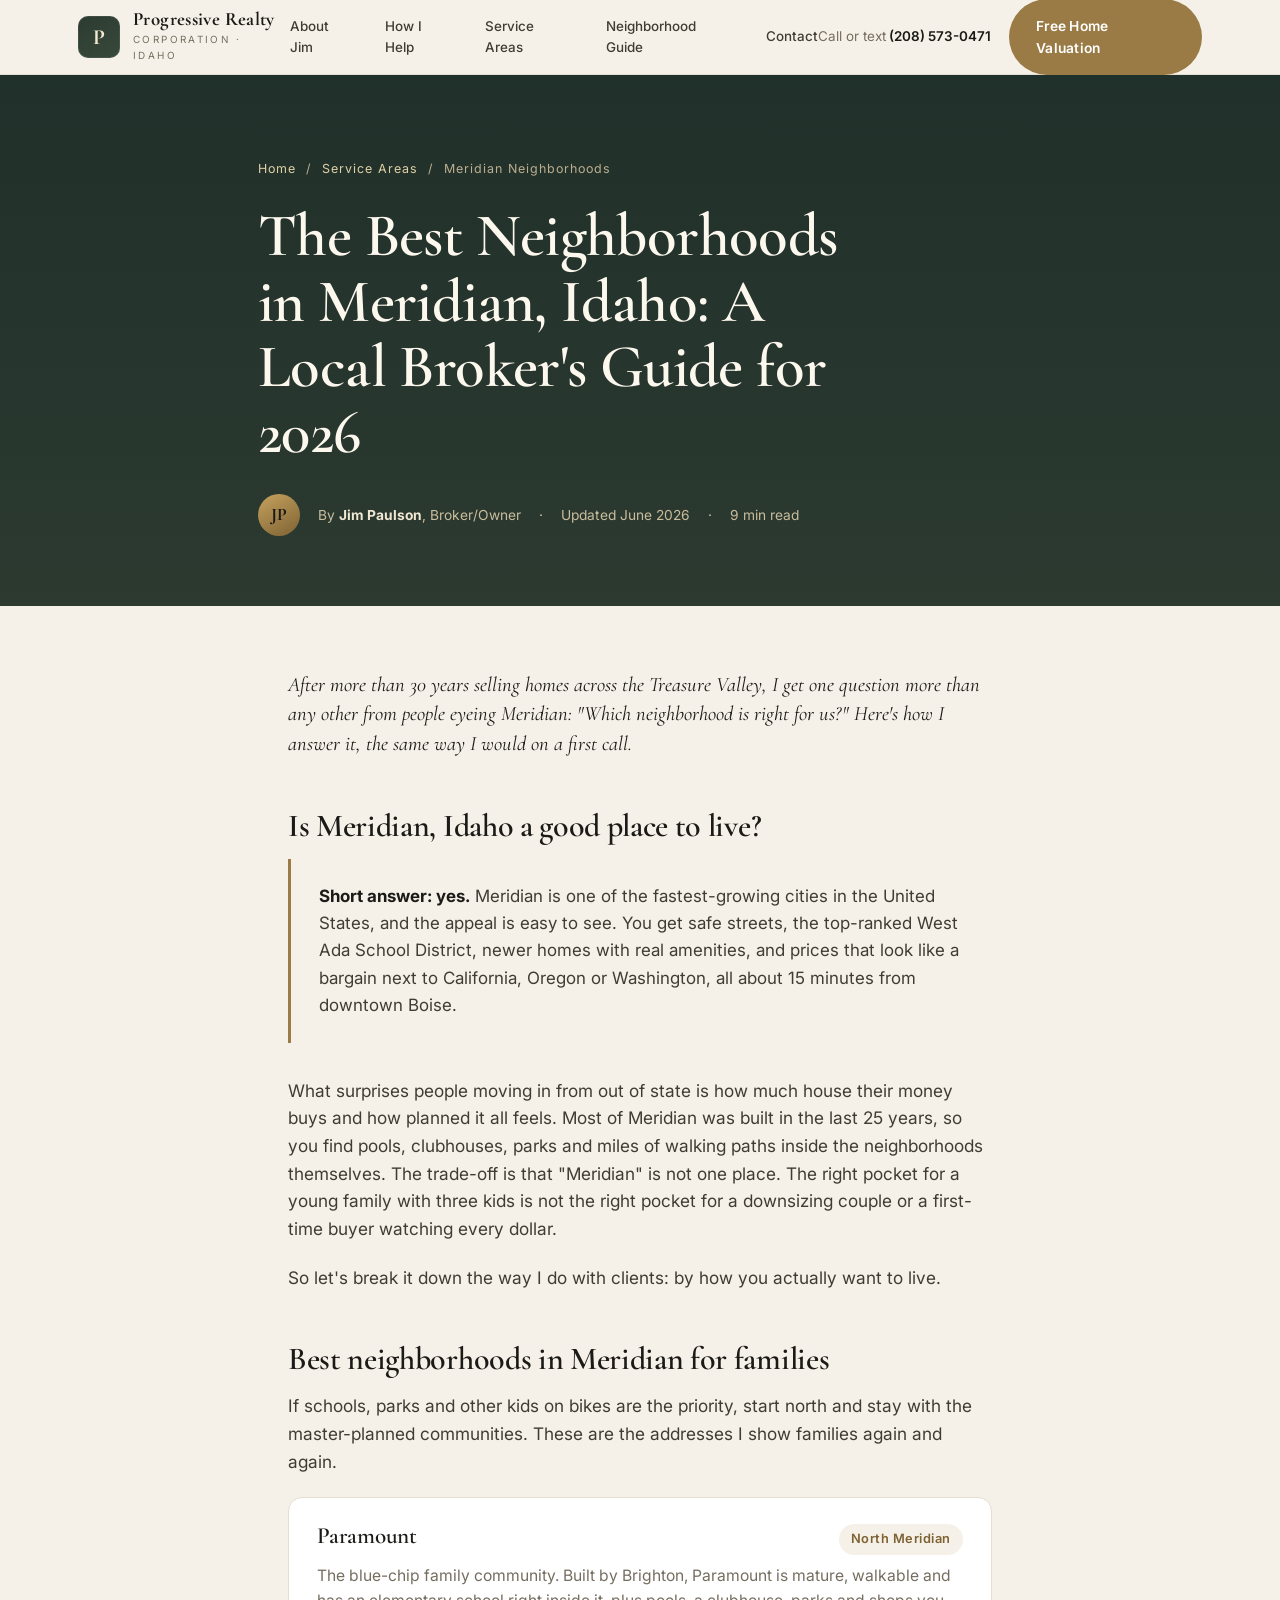
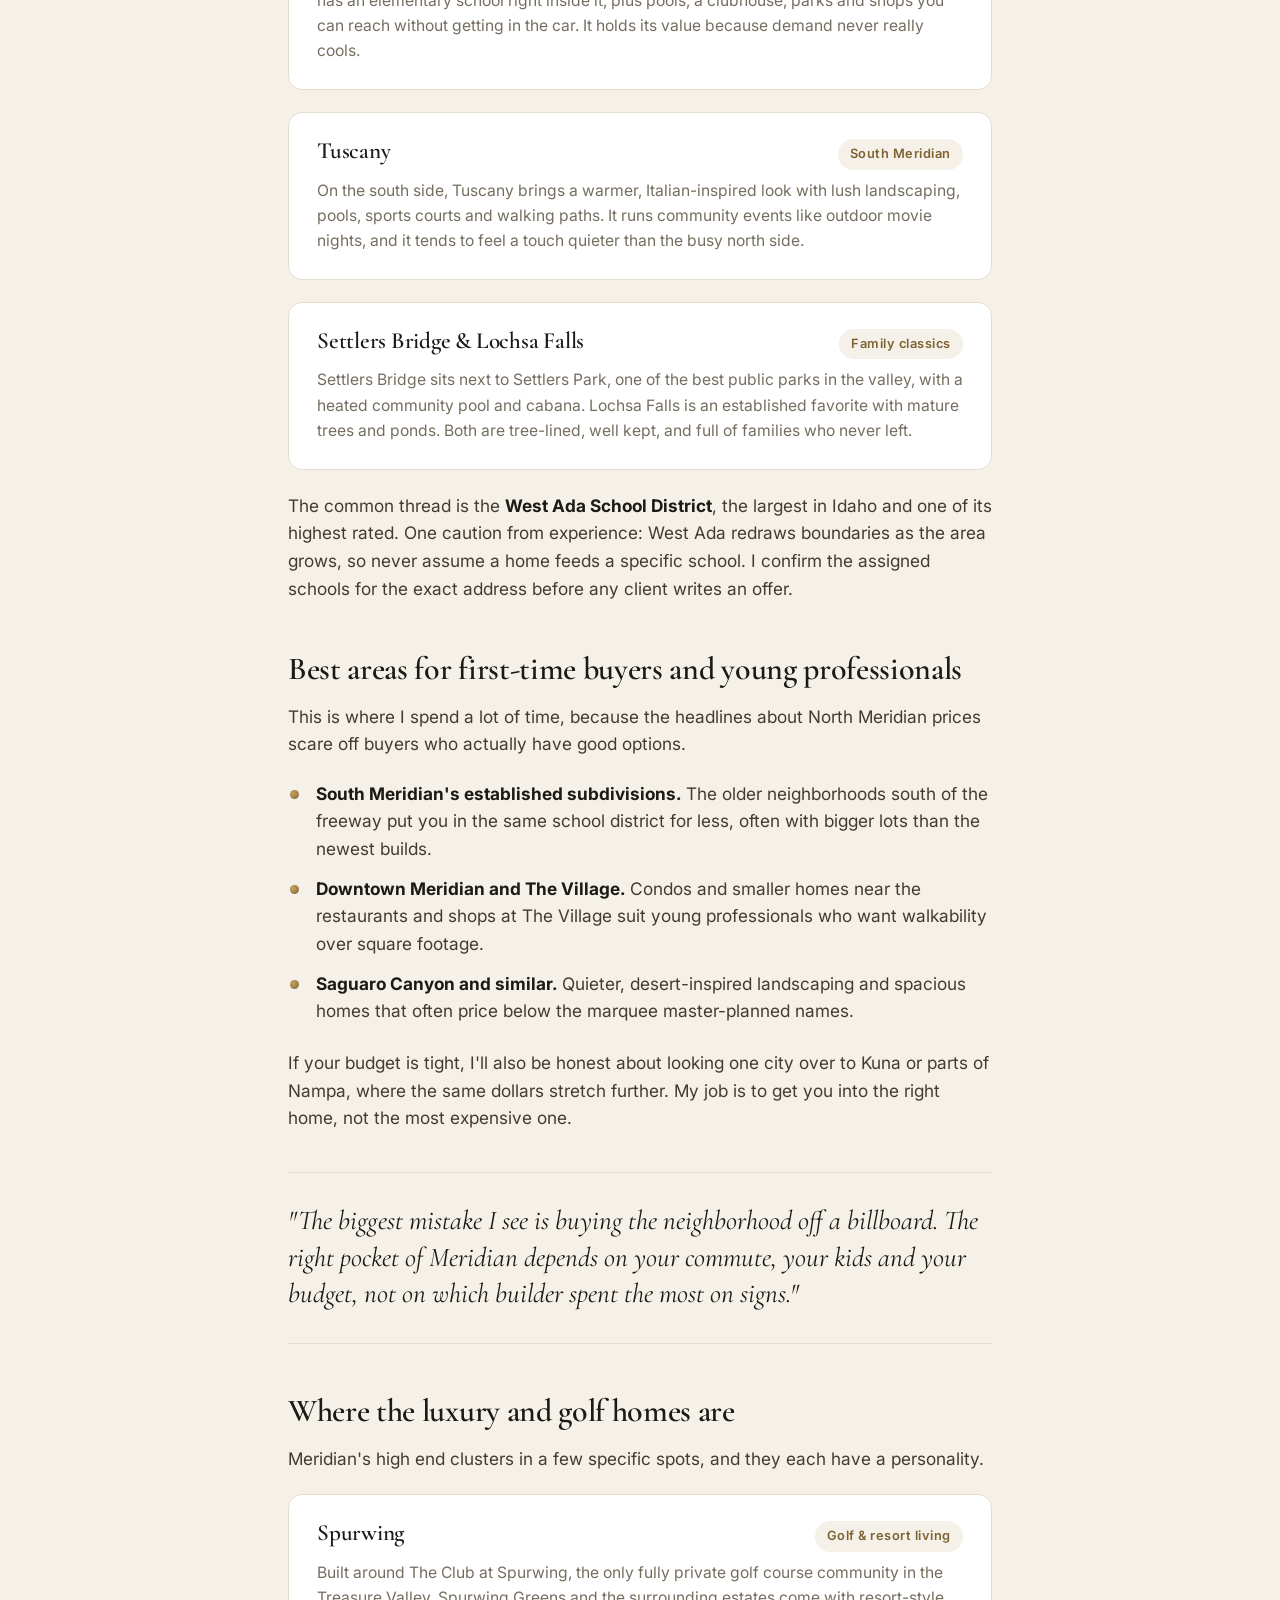
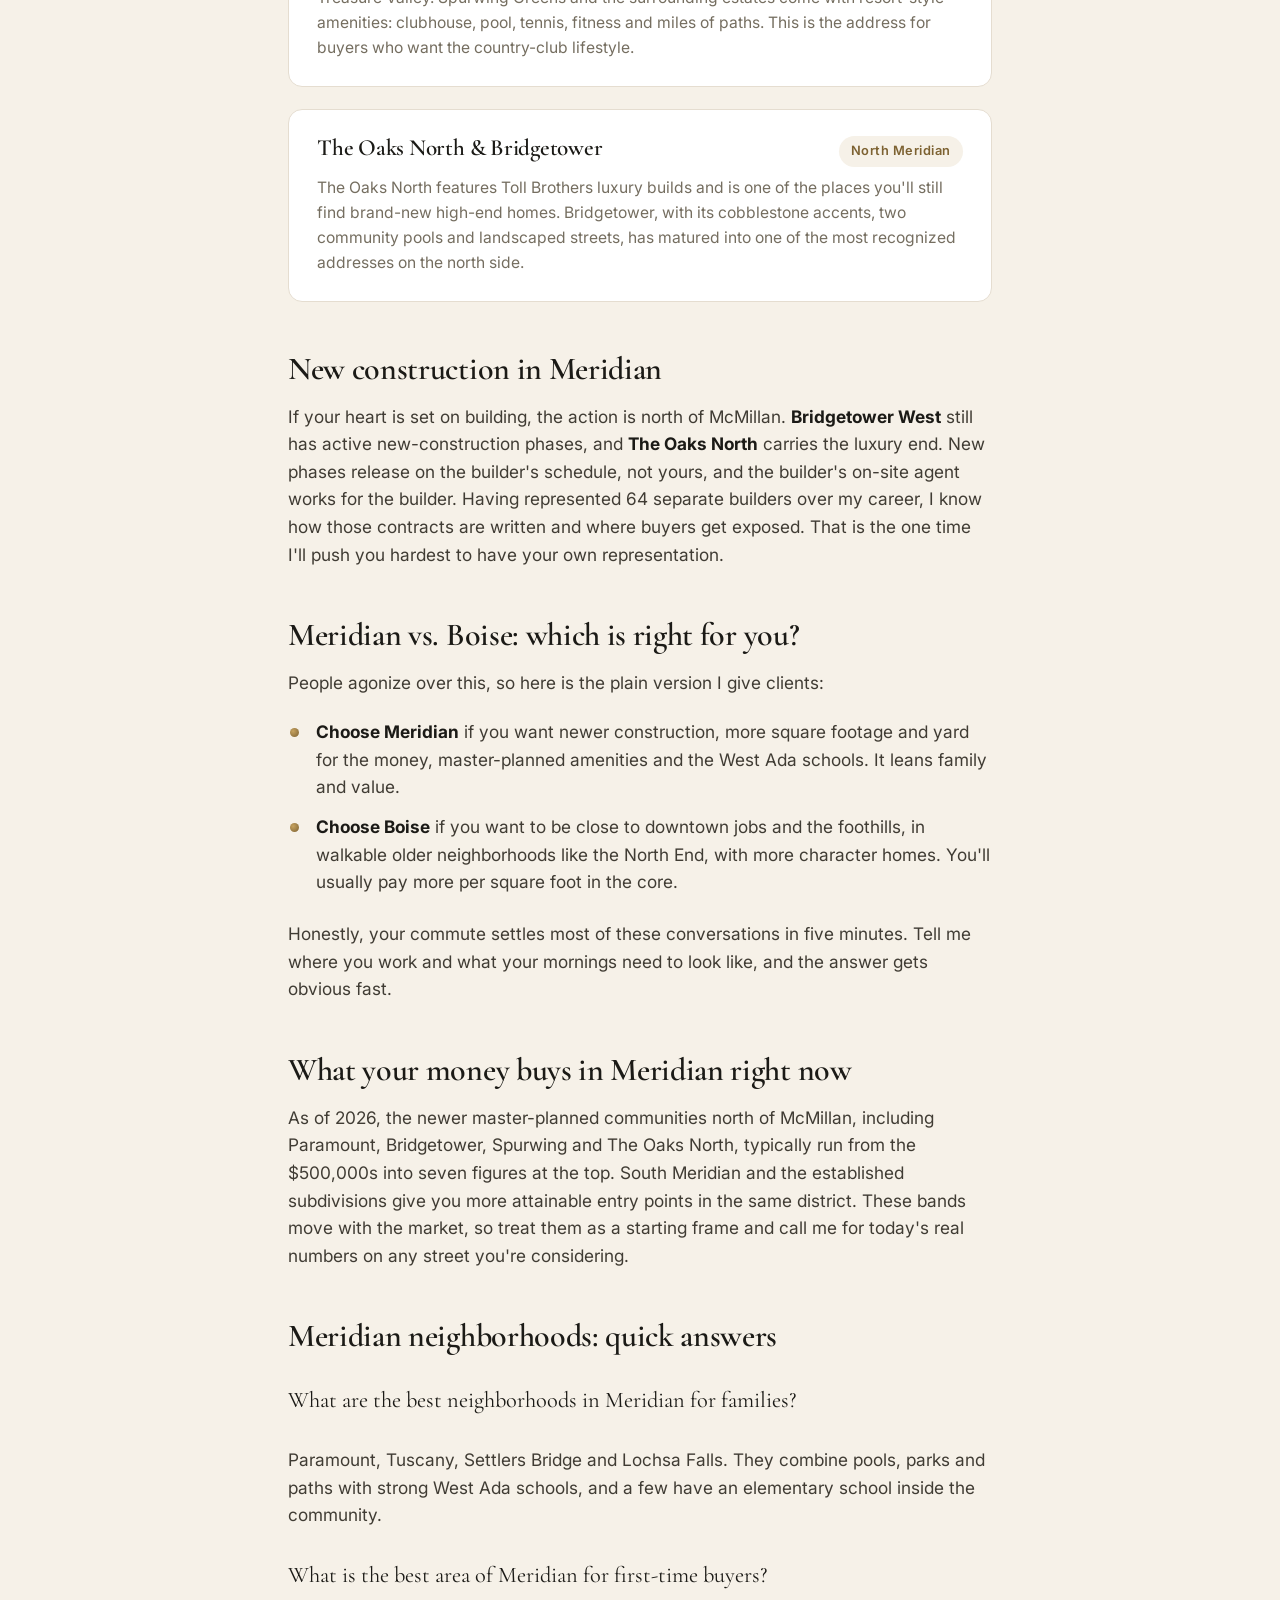
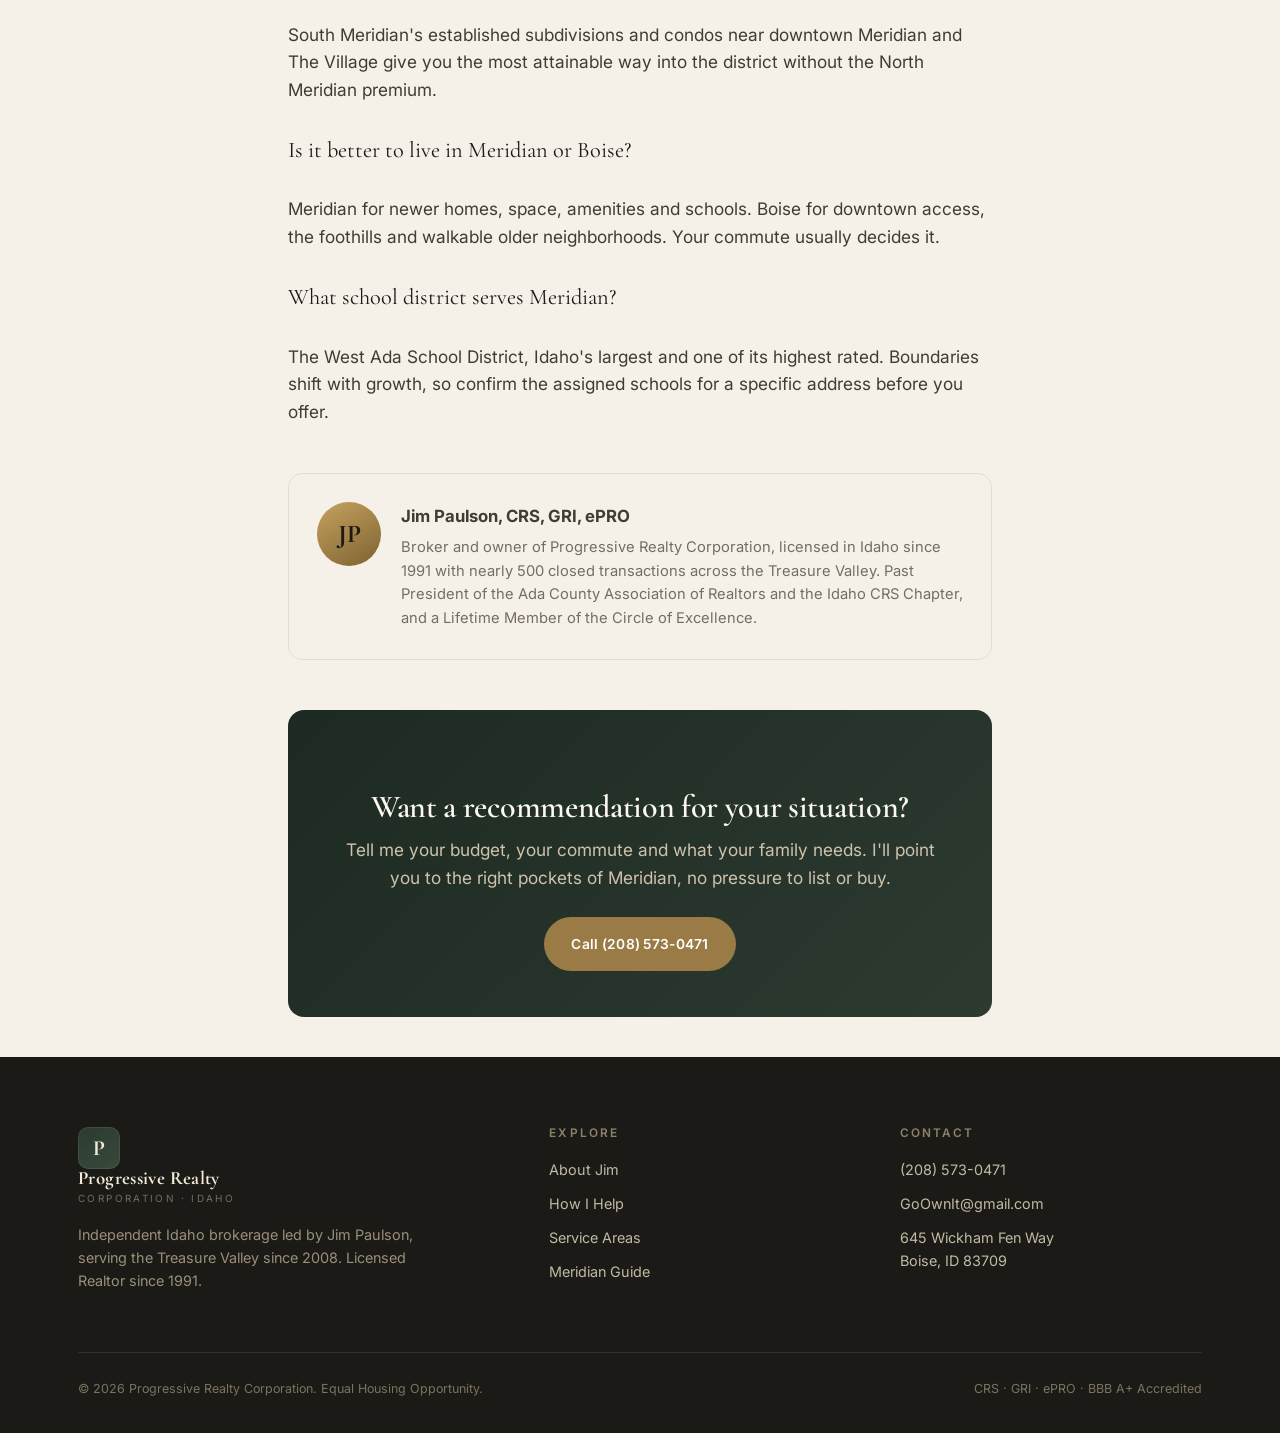
==== meridian-neighborhoods.html @ f042fc18 "Modern luxe rebuild of Progressive Realty + Meridian neighborhoods SEO guide" ====
<!DOCTYPE html>
<html lang="en">
<head>
<meta charset="UTF-8">
<meta name="viewport" content="width=device-width, initial-scale=1">
<title>Best Neighborhoods in Meridian, Idaho (2026): A Local Broker's Guide</title>
<meta name="description" content="A Meridian broker ranks the best neighborhoods in Meridian, Idaho for 2026, by family life, schools, price and new construction. Paramount, Tuscany, Bridgetower, Spurwing and more, plus Meridian vs. Boise.">
<link rel="canonical" href="https://www.progressive-realty.info/meridian-neighborhoods.html">
<meta name="robots" content="index,follow">
<meta property="og:type" content="article">
<meta property="og:title" content="Best Neighborhoods in Meridian, Idaho (2026): A Local Broker's Guide">
<meta property="og:description" content="Where to live in Meridian, Idaho, ranked by a broker with 30+ years in the Treasure Valley. Families, first-time buyers, luxury and new construction.">
<meta property="og:url" content="https://www.progressive-realty.info/meridian-neighborhoods.html">
<link rel="preconnect" href="https://fonts.googleapis.com">
<link rel="preconnect" href="https://fonts.gstatic.com" crossorigin>
<link href="https://fonts.googleapis.com/css2?family=Cormorant+Garamond:ital,wght@0,500;0,600;0,700;1,500;1,600&family=Inter:wght@400;500;600;700&display=swap" rel="stylesheet">
<link rel="stylesheet" href="styles.css">
<link rel="icon" href="data:image/svg+xml,<svg xmlns='http://www.w3.org/2000/svg' viewBox='0 0 100 100'><rect width='100' height='100' rx='20' fill='%232c3a30'/><text x='50' y='70' font-size='62' text-anchor='middle' fill='%23e9d9b4' font-family='Georgia,serif' font-weight='700'>P</text></svg>">
<script type="application/ld+json">
{
  "@context":"https://schema.org",
  "@type":"Article",
  "headline":"Best Neighborhoods in Meridian, Idaho (2026): A Local Broker's Guide",
  "description":"A Meridian broker ranks the best neighborhoods in Meridian, Idaho for 2026 by family life, schools, price and new construction.",
  "author":{"@type":"Person","name":"Jim Paulson","jobTitle":"Broker/Owner, Progressive Realty Corporation","url":"https://www.progressive-realty.info/"},
  "publisher":{"@type":"Organization","name":"Progressive Realty Corporation"},
  "datePublished":"2026-06-25",
  "dateModified":"2026-06-25",
  "mainEntityOfPage":"https://www.progressive-realty.info/meridian-neighborhoods.html",
  "about":["Meridian Idaho real estate","Meridian neighborhoods","Treasure Valley homes"]
}
</script>
<script type="application/ld+json">
{
  "@context":"https://schema.org",
  "@type":"FAQPage",
  "mainEntity":[
    {"@type":"Question","name":"Is Meridian, Idaho a good place to live?","acceptedAnswer":{"@type":"Answer","text":"Yes. Meridian is one of the fastest-growing cities in the country for good reasons: safe neighborhoods, the top-ranked West Ada School District, newer homes with master-planned amenities, and homes that cost far less than comparable West Coast markets, all about 15 minutes from downtown Boise."}},
    {"@type":"Question","name":"What are the best neighborhoods in Meridian for families?","acceptedAnswer":{"@type":"Answer","text":"Paramount, Tuscany, Settlers Bridge and Lochsa Falls are perennial family favorites. They pair pools, parks and walking paths with strong West Ada schools, and several have an elementary school inside the community."}},
    {"@type":"Question","name":"Is it better to live in Meridian or Boise?","acceptedAnswer":{"@type":"Answer","text":"Meridian tends to win for newer construction, more square footage per dollar, master-planned amenities and top schools, which suits families. Boise wins for proximity to downtown jobs, the foothills, walkable older neighborhoods like the North End, and character homes. Your commute and lifestyle decide it."}},
    {"@type":"Question","name":"What is the best area of Meridian for first-time buyers?","acceptedAnswer":{"@type":"Answer","text":"South Meridian's established subdivisions and condos near downtown Meridian and The Village offer the most attainable entry points. They put you in the West Ada district without the premium of the newer North Meridian master-planned communities."}},
    {"@type":"Question","name":"Are there new construction homes in Meridian?","acceptedAnswer":{"@type":"Answer","text":"Yes. North Meridian above McMillan is the heart of new construction, including phases in Bridgetower West and luxury builds in The Oaks North. New phases release often, and timing the release is where a buyer's broker earns their keep."}},
    {"@type":"Question","name":"What school district serves Meridian, Idaho?","acceptedAnswer":{"@type":"Answer","text":"Meridian is served by the West Ada School District, the largest district in Idaho and consistently among its highest rated. Boundaries shift as the area grows, so confirm the assigned schools for any specific address before you write an offer."}}
  ]
}
</script>
</head>
<body>

<header class="nav">
  <div class="wrap nav-inner">
    <a class="brand" href="/">
      <div class="brand-mark">P</div>
      <div><div class="brand-name">Progressive Realty</div><div class="brand-sub">Corporation &middot; Idaho</div></div>
    </a>
    <nav class="nav-links">
      <a href="index.html#about">About Jim</a>
      <a href="index.html#services">How I Help</a>
      <a href="index.html#areas">Service Areas</a>
      <a href="meridian-neighborhoods.html">Neighborhood Guide</a>
      <a href="index.html#contact">Contact</a>
    </nav>
    <div class="nav-cta">
      <span class="nav-phone"><span>Call or text</span> (208) 573-0471</span>
      <a class="btn btn-gold" href="index.html#contact">Free Home Valuation</a>
    </div>
  </div>
</header>

<section class="article-hero">
  <div class="wrap">
    <div class="crumb"><a href="/">Home</a> &nbsp;/&nbsp; <a href="index.html#areas">Service Areas</a> &nbsp;/&nbsp; Meridian Neighborhoods</div>
    <h1>The Best Neighborhoods in Meridian, Idaho: A Local Broker's Guide for 2026</h1>
    <div class="article-meta">
      <span class="avatar">JP</span>
      <span>By <b>Jim Paulson</b>, Broker/Owner</span>
      <span>&middot;</span>
      <span>Updated June 2026</span>
      <span>&middot;</span>
      <span>9 min read</span>
    </div>
  </div>
</section>

<div class="article-wrap">
  <article class="article-body">
    <p class="dek">After more than 30 years selling homes across the Treasure Valley, I get one question more than any other from people eyeing Meridian: "Which neighborhood is right for us?" Here's how I answer it, the same way I would on a first call.</p>

    <h2>Is Meridian, Idaho a good place to live?</h2>
    <div class="answer-box"><b>Short answer: yes.</b> Meridian is one of the fastest-growing cities in the United States, and the appeal is easy to see. You get safe streets, the top-ranked West Ada School District, newer homes with real amenities, and prices that look like a bargain next to California, Oregon or Washington, all about 15 minutes from downtown Boise.</div>
    <p>What surprises people moving in from out of state is how much house their money buys and how planned it all feels. Most of Meridian was built in the last 25 years, so you find pools, clubhouses, parks and miles of walking paths inside the neighborhoods themselves. The trade-off is that "Meridian" is not one place. The right pocket for a young family with three kids is not the right pocket for a downsizing couple or a first-time buyer watching every dollar.</p>
    <p>So let's break it down the way I do with clients: by how you actually want to live.</p>

    <h2>Best neighborhoods in Meridian for families</h2>
    <p>If schools, parks and other kids on bikes are the priority, start north and stay with the master-planned communities. These are the addresses I show families again and again.</p>

    <div class="hood">
      <div class="hh"><h3>Paramount</h3><span class="price">North Meridian</span></div>
      <p>The blue-chip family community. Built by Brighton, Paramount is mature, walkable and has an elementary school right inside it, plus pools, a clubhouse, parks and shops you can reach without getting in the car. It holds its value because demand never really cools.</p>
    </div>

    <div class="hood">
      <div class="hh"><h3>Tuscany</h3><span class="price">South Meridian</span></div>
      <p>On the south side, Tuscany brings a warmer, Italian-inspired look with lush landscaping, pools, sports courts and walking paths. It runs community events like outdoor movie nights, and it tends to feel a touch quieter than the busy north side.</p>
    </div>

    <div class="hood">
      <div class="hh"><h3>Settlers Bridge &amp; Lochsa Falls</h3><span class="price">Family classics</span></div>
      <p>Settlers Bridge sits next to Settlers Park, one of the best public parks in the valley, with a heated community pool and cabana. Lochsa Falls is an established favorite with mature trees and ponds. Both are tree-lined, well kept, and full of families who never left.</p>
    </div>

    <p>The common thread is the <strong>West Ada School District</strong>, the largest in Idaho and one of its highest rated. One caution from experience: West Ada redraws boundaries as the area grows, so never assume a home feeds a specific school. I confirm the assigned schools for the exact address before any client writes an offer.</p>

    <h2>Best areas for first-time buyers and young professionals</h2>
    <p>This is where I spend a lot of time, because the headlines about North Meridian prices scare off buyers who actually have good options.</p>
    <ul>
      <li><strong>South Meridian's established subdivisions.</strong> The older neighborhoods south of the freeway put you in the same school district for less, often with bigger lots than the newest builds.</li>
      <li><strong>Downtown Meridian and The Village.</strong> Condos and smaller homes near the restaurants and shops at The Village suit young professionals who want walkability over square footage.</li>
      <li><strong>Saguaro Canyon and similar.</strong> Quieter, desert-inspired landscaping and spacious homes that often price below the marquee master-planned names.</li>
    </ul>
    <p>If your budget is tight, I'll also be honest about looking one city over to Kuna or parts of Nampa, where the same dollars stretch further. My job is to get you into the right home, not the most expensive one.</p>

    <div class="pullquote">"The biggest mistake I see is buying the neighborhood off a billboard. The right pocket of Meridian depends on your commute, your kids and your budget, not on which builder spent the most on signs."</div>

    <h2>Where the luxury and golf homes are</h2>
    <p>Meridian's high end clusters in a few specific spots, and they each have a personality.</p>
    <div class="hood">
      <div class="hh"><h3>Spurwing</h3><span class="price">Golf &amp; resort living</span></div>
      <p>Built around The Club at Spurwing, the only fully private golf course community in the Treasure Valley. Spurwing Greens and the surrounding estates come with resort-style amenities: clubhouse, pool, tennis, fitness and miles of paths. This is the address for buyers who want the country-club lifestyle.</p>
    </div>
    <div class="hood">
      <div class="hh"><h3>The Oaks North &amp; Bridgetower</h3><span class="price">North Meridian</span></div>
      <p>The Oaks North features Toll Brothers luxury builds and is one of the places you'll still find brand-new high-end homes. Bridgetower, with its cobblestone accents, two community pools and landscaped streets, has matured into one of the most recognized addresses on the north side.</p>
    </div>

    <h2>New construction in Meridian</h2>
    <p>If your heart is set on building, the action is north of McMillan. <strong>Bridgetower West</strong> still has active new-construction phases, and <strong>The Oaks North</strong> carries the luxury end. New phases release on the builder's schedule, not yours, and the builder's on-site agent works for the builder. Having represented 64 separate builders over my career, I know how those contracts are written and where buyers get exposed. That is the one time I'll push you hardest to have your own representation.</p>

    <h2>Meridian vs. Boise: which is right for you?</h2>
    <p>People agonize over this, so here is the plain version I give clients:</p>
    <ul>
      <li><strong>Choose Meridian</strong> if you want newer construction, more square footage and yard for the money, master-planned amenities and the West Ada schools. It leans family and value.</li>
      <li><strong>Choose Boise</strong> if you want to be close to downtown jobs and the foothills, in walkable older neighborhoods like the North End, with more character homes. You'll usually pay more per square foot in the core.</li>
    </ul>
    <p>Honestly, your commute settles most of these conversations in five minutes. Tell me where you work and what your mornings need to look like, and the answer gets obvious fast.</p>

    <h2>What your money buys in Meridian right now</h2>
    <p>As of 2026, the newer master-planned communities north of McMillan, including Paramount, Bridgetower, Spurwing and The Oaks North, typically run from the $500,000s into seven figures at the top. South Meridian and the established subdivisions give you more attainable entry points in the same district. These bands move with the market, so treat them as a starting frame and call me for today's real numbers on any street you're considering.</p>

    <h2 id="faq">Meridian neighborhoods: quick answers</h2>
    <p class="faq-q">What are the best neighborhoods in Meridian for families?</p>
    <p>Paramount, Tuscany, Settlers Bridge and Lochsa Falls. They combine pools, parks and paths with strong West Ada schools, and a few have an elementary school inside the community.</p>
    <p class="faq-q">What is the best area of Meridian for first-time buyers?</p>
    <p>South Meridian's established subdivisions and condos near downtown Meridian and The Village give you the most attainable way into the district without the North Meridian premium.</p>
    <p class="faq-q">Is it better to live in Meridian or Boise?</p>
    <p>Meridian for newer homes, space, amenities and schools. Boise for downtown access, the foothills and walkable older neighborhoods. Your commute usually decides it.</p>
    <p class="faq-q">What school district serves Meridian?</p>
    <p>The West Ada School District, Idaho's largest and one of its highest rated. Boundaries shift with growth, so confirm the assigned schools for a specific address before you offer.</p>

    <div class="author-box">
      <div class="avatar">JP</div>
      <div>
        <b>Jim Paulson, CRS, GRI, ePRO</b>
        <p>Broker and owner of Progressive Realty Corporation, licensed in Idaho since 1991 with nearly 500 closed transactions across the Treasure Valley. Past President of the Ada County Association of Realtors and the Idaho CRS Chapter, and a Lifetime Member of the Circle of Excellence.</p>
      </div>
    </div>

    <div class="article-cta">
      <h3>Want a recommendation for your situation?</h3>
      <p>Tell me your budget, your commute and what your family needs. I'll point you to the right pockets of Meridian, no pressure to list or buy.</p>
      <a class="btn btn-gold" href="tel:+12085730471">Call (208) 573-0471</a>
    </div>
  </article>
</div>

<footer class="footer">
  <div class="wrap">
    <div class="footer-grid">
      <div class="footer-about">
        <a class="brand" href="/" style="margin-bottom:6px">
          <div class="brand-mark">P</div>
          <div><div class="brand-name">Progressive Realty</div><div class="brand-sub">Corporation &middot; Idaho</div></div>
        </a>
        <p>Independent Idaho brokerage led by Jim Paulson, serving the Treasure Valley since 2008. Licensed Realtor since 1991.</p>
      </div>
      <div>
        <h4>Explore</h4>
        <a href="index.html#about">About Jim</a>
        <a href="index.html#services">How I Help</a>
        <a href="index.html#areas">Service Areas</a>
        <a href="meridian-neighborhoods.html">Meridian Guide</a>
      </div>
      <div>
        <h4>Contact</h4>
        <a href="tel:+12085730471">(208) 573-0471</a>
        <a href="mailto:GoOwnIt@gmail.com">GoOwnIt@gmail.com</a>
        <a href="#">645 Wickham Fen Way<br>Boise, ID 83709</a>
      </div>
    </div>
    <div class="footer-bottom">
      <span>&copy; 2026 Progressive Realty Corporation. Equal Housing Opportunity.</span>
      <span>CRS &middot; GRI &middot; ePRO &middot; BBB A+ Accredited</span>
    </div>
  </div>
</footer>
</body>
</html>
---- styles.css ----
/* Progressive Realty Corporation — modern luxe editorial. Sample rebuild for Jim Paulson. */
:root{
  --ink:#1b1a16;--ink-soft:#403c34;--muted:#756e60;--line:#e5ddd0;--paper:#ffffff;
  --cream:#f6f1e8;--cream-2:#efe7d8;--bronze:#9a7b46;--bronze-deep:#7d6232;
  --forest:#2c3a30;--forest-2:#384a3c;
  --shadow:0 18px 50px -24px rgba(27,26,22,.45);--shadow-sm:0 8px 24px -16px rgba(27,26,22,.5);
  --maxw:1180px;--radius:14px;
}
*{box-sizing:border-box}
html{scroll-behavior:smooth}
body{margin:0;font-family:"Inter",-apple-system,BlinkMacSystemFont,"Segoe UI",sans-serif;color:var(--ink);background:var(--cream);line-height:1.6;-webkit-font-smoothing:antialiased;text-rendering:optimizeLegibility}
h1,h2,h3,h4{font-family:"Cormorant Garamond",Georgia,serif;font-weight:600;line-height:1.08;color:var(--ink);letter-spacing:-.01em;margin:0}
p{margin:0 0 1.1em}
a{color:inherit;text-decoration:none}
img{max-width:100%;display:block}
.wrap{max-width:var(--maxw);margin:0 auto;padding:0 28px}
.eyebrow{font-family:"Inter",sans-serif;font-size:.72rem;font-weight:600;letter-spacing:.22em;text-transform:uppercase;color:var(--bronze-deep);margin:0 0 18px;display:flex;align-items:center;gap:12px}
.eyebrow::before{content:"";width:34px;height:1px;background:var(--bronze)}
.eyebrow.center{justify-content:center}
.serif{font-family:"Cormorant Garamond",Georgia,serif}
.btn{display:inline-flex;align-items:center;gap:10px;font-size:.86rem;font-weight:600;letter-spacing:.02em;padding:15px 26px;border-radius:999px;border:1px solid transparent;cursor:pointer;transition:transform .18s ease,box-shadow .2s ease,background .2s ease,color .2s ease}
.btn-primary{background:var(--ink);color:#fff}
.btn-primary:hover{transform:translateY(-2px);box-shadow:var(--shadow-sm);background:#000}
.btn-gold{background:var(--bronze);color:#fff}
.btn-gold:hover{transform:translateY(-2px);box-shadow:0 14px 30px -16px rgba(154,123,70,.8);background:var(--bronze-deep)}
.btn-ghost{background:transparent;border-color:var(--line);color:var(--ink)}
.btn-ghost:hover{border-color:var(--ink);transform:translateY(-2px)}
.btn-light{background:rgba(255,255,255,.12);color:#fff;border-color:rgba(255,255,255,.3);backdrop-filter:blur(6px)}
.btn-light:hover{background:rgba(255,255,255,.2);transform:translateY(-2px)}
.nav{position:sticky;top:0;z-index:50;background:rgba(246,241,232,.86);backdrop-filter:blur(12px);border-bottom:1px solid var(--line)}
.nav-inner{display:flex;align-items:center;justify-content:space-between;height:74px}
.brand{display:flex;align-items:center;gap:13px}
.brand-mark{width:42px;height:42px;border-radius:10px;flex:none;background:linear-gradient(150deg,var(--forest),var(--forest-2));color:#f4e9d2;display:grid;place-items:center;font-family:"Cormorant Garamond",serif;font-size:1.35rem;font-weight:700;box-shadow:inset 0 0 0 1px rgba(255,255,255,.08)}
.brand-name{font-family:"Cormorant Garamond",serif;font-size:1.18rem;font-weight:700;letter-spacing:.02em;line-height:1}
.brand-sub{font-size:.62rem;letter-spacing:.24em;text-transform:uppercase;color:var(--muted);margin-top:3px}
.nav-links{display:flex;align-items:center;gap:30px}
.nav-links a{font-size:.84rem;font-weight:500;color:var(--ink-soft);transition:color .15s}
.nav-links a:hover{color:var(--bronze-deep)}
.nav-cta{display:flex;align-items:center;gap:18px}
.nav-phone{font-size:.84rem;font-weight:600;color:var(--ink);white-space:nowrap}
.nav-phone span{color:var(--muted);font-weight:400}
.hero{position:relative;overflow:hidden;background:linear-gradient(180deg,#20302a 0%,#2c3a30 48%,#3a4a3a 100%);color:#f3ead8}
.hero .wrap{position:relative;z-index:3;padding-top:96px;padding-bottom:150px}
.hero-eyebrow{color:#d8c79c}
.hero-eyebrow::before{background:#bfa264}
.hero h1{font-size:clamp(2.7rem,6vw,5rem);color:#fdf8ee;max-width:14ch}
.hero h1 em{font-style:italic;color:#e6cf9c}
.hero-lead{font-size:1.18rem;max-width:46ch;color:#ddd2bd;margin-top:26px}
.hero-actions{display:flex;flex-wrap:wrap;gap:14px;margin-top:38px}
.hero-trust{display:flex;flex-wrap:wrap;gap:26px;margin-top:48px;padding-top:30px;border-top:1px solid rgba(255,255,255,.14)}
.hero-trust div{font-size:.82rem;color:#cfc3ac}
.hero-trust b{display:block;font-family:"Cormorant Garamond",serif;font-size:1.7rem;color:#f3ead8;font-weight:600;line-height:1}
.hero-ridge{position:absolute;left:0;right:0;bottom:-1px;z-index:2;width:100%;height:auto;display:block}
.hero-glow{position:absolute;top:-20%;right:-10%;width:60vw;height:60vw;max-width:760px;max-height:760px;border-radius:50%;background:radial-gradient(circle,rgba(230,207,156,.22),rgba(230,207,156,0) 62%);z-index:1;pointer-events:none}
section{padding:96px 0}
.section-head{max-width:640px;margin-bottom:54px}
.section-head.center{margin-left:auto;margin-right:auto;text-align:center}
.section-head h2{font-size:clamp(2rem,4vw,3.1rem)}
.section-head p{color:var(--muted);font-size:1.06rem;margin-top:16px}
.lead-muted{color:var(--muted)}
.stats{background:var(--ink);color:#efe7d8;padding:54px 0}
.stats-grid{display:grid;grid-template-columns:repeat(4,1fr);gap:26px;text-align:center}
.stat b{display:block;font-family:"Cormorant Garamond",serif;font-size:2.7rem;font-weight:600;color:#f3ead8;line-height:1}
.stat span{display:block;font-size:.78rem;letter-spacing:.12em;text-transform:uppercase;color:#b6ab93;margin-top:10px}
.about{background:var(--cream)}
.about-grid{display:grid;grid-template-columns:0.85fr 1.15fr;gap:64px;align-items:center}
.portrait{position:relative;border-radius:var(--radius);overflow:hidden;aspect-ratio:4/5;background:linear-gradient(155deg,var(--forest),var(--forest-2) 60%,#46583f);box-shadow:var(--shadow);display:grid;place-items:center;color:#e9d9b4}
.portrait .mono{font-family:"Cormorant Garamond",serif;font-size:7rem;font-weight:700;opacity:.95;letter-spacing:.04em}
.portrait .plabel{position:absolute;left:24px;bottom:22px;right:24px}
.portrait .plabel b{font-family:"Cormorant Garamond",serif;font-size:1.5rem;display:block;color:#fbf3e0}
.portrait .plabel span{font-size:.74rem;letter-spacing:.16em;text-transform:uppercase;color:#cdbf9d}
.about h2{font-size:clamp(2rem,4vw,3rem)}
.about p{color:var(--ink-soft);font-size:1.05rem}
.creds{list-style:none;margin:28px 0 0;padding:0;display:grid;grid-template-columns:1fr 1fr;gap:13px 26px}
.creds li{position:relative;padding-left:26px;font-size:.92rem;color:var(--ink-soft)}
.creds li::before{content:"";position:absolute;left:0;top:8px;width:11px;height:11px;border-radius:50%;background:radial-gradient(circle at 35% 35%,#c6a25f,var(--bronze-deep))}
.services{background:var(--paper)}
.cards{display:grid;grid-template-columns:repeat(3,1fr);gap:24px}
.card{background:var(--cream);border:1px solid var(--line);border-radius:var(--radius);padding:34px 30px;transition:transform .2s ease,box-shadow .2s ease,border-color .2s}
.card:hover{transform:translateY(-5px);box-shadow:var(--shadow);border-color:var(--cream-2)}
.card .ic{width:46px;height:46px;border-radius:11px;background:linear-gradient(150deg,var(--bronze),var(--bronze-deep));display:grid;place-items:center;margin-bottom:20px;color:#fff}
.card h3{font-size:1.5rem;margin-bottom:10px}
.card p{font-size:.95rem;color:var(--muted);margin:0}
.areas{background:var(--cream-2)}
.area-grid{display:grid;grid-template-columns:repeat(3,1fr);gap:18px}
.area{position:relative;border-radius:var(--radius);overflow:hidden;min-height:150px;background:linear-gradient(155deg,var(--forest),var(--forest-2));color:#f1e6cd;padding:26px;display:flex;flex-direction:column;justify-content:flex-end;border:1px solid rgba(0,0,0,.05);transition:transform .2s}
.area:nth-child(2n){background:linear-gradient(155deg,#34433a,#42543f)}
.area:nth-child(3n){background:linear-gradient(155deg,#2a3830,#374a3a)}
.area:hover{transform:translateY(-4px)}
.area b{font-family:"Cormorant Garamond",serif;font-size:1.85rem;font-weight:600;line-height:1}
.area span{font-size:.8rem;color:#c9bd9f;margin-top:6px}
.guide{background:var(--paper)}
.guide-card{display:grid;grid-template-columns:1.05fr 1fr;gap:0;border-radius:18px;overflow:hidden;box-shadow:var(--shadow);border:1px solid var(--line)}
.guide-vis{position:relative;background:linear-gradient(160deg,#243029,#33433a 55%,#48593f);min-height:360px;overflow:hidden}
.guide-vis .tag{position:absolute;top:24px;left:24px;font-size:.7rem;letter-spacing:.18em;text-transform:uppercase;color:#0f1611;background:#e6cf9c;padding:7px 14px;border-radius:999px;font-weight:700;z-index:2}
.guide-vis .ghead{position:absolute;left:32px;right:32px;bottom:30px;color:#f3ead8;z-index:2}
.guide-vis .ghead b{font-family:"Cormorant Garamond",serif;font-size:2.3rem;font-weight:600;display:block;line-height:1.05}
.guide-body{background:var(--cream);padding:48px 46px;display:flex;flex-direction:column;justify-content:center}
.guide-body h3{font-size:2rem;margin-bottom:16px}
.guide-body p{color:var(--muted)}
.guide-list{list-style:none;padding:0;margin:6px 0 26px}
.guide-list li{padding:8px 0 8px 26px;position:relative;font-size:.95rem;color:var(--ink-soft);border-bottom:1px dashed var(--line)}
.guide-list li::before{content:"\2192";position:absolute;left:0;color:var(--bronze-deep)}
.tmt{background:var(--forest);color:#f1e7d3}
.tmt .section-head h2{color:#fbf3e0}
.tmt .section-head p{color:#c5b896}
.tmt .eyebrow{color:#dcc998}
.tmt .eyebrow::before{background:#bfa264}
.tmt-grid{display:grid;grid-template-columns:repeat(3,1fr);gap:22px}
.quote{background:rgba(255,255,255,.05);border:1px solid rgba(255,255,255,.12);border-radius:var(--radius);padding:32px 28px}
.quote .stars{color:#e6cf9c;letter-spacing:3px;margin-bottom:14px;font-size:.9rem}
.quote p{font-family:"Cormorant Garamond",serif;font-size:1.3rem;line-height:1.4;color:#f3ead8;margin-bottom:18px}
.quote .who{font-size:.84rem;color:#c5b896}
.quote .who b{color:#f1e7d3;display:block;font-weight:600;font-family:"Inter",sans-serif}
.tmt-note{margin-top:26px;text-align:center;font-size:.78rem;color:#a99d80}
.cta{background:linear-gradient(135deg,#1d2a23,#2c3a30);color:#f3ead8}
.cta-inner{text-align:center;max-width:680px;margin:0 auto}
.cta h2{font-size:clamp(2.2rem,4.5vw,3.4rem);color:#fdf8ee}
.cta p{color:#cfc3ac;font-size:1.1rem;margin-top:16px}
.cta-actions{display:flex;gap:14px;justify-content:center;flex-wrap:wrap;margin-top:34px}
.footer{background:var(--ink);color:#c3b9a4;padding:70px 0 34px}
.footer-grid{display:grid;grid-template-columns:1.4fr 1fr 1fr;gap:48px;padding-bottom:44px;border-bottom:1px solid rgba(255,255,255,.1)}
.footer h4{font-family:"Inter",sans-serif;font-size:.74rem;letter-spacing:.18em;text-transform:uppercase;color:#8c8268;margin-bottom:18px;font-weight:600}
.footer a{color:#c3b9a4;font-size:.9rem;display:block;margin-bottom:11px;transition:color .15s}
.footer a:hover{color:#e6cf9c}
.footer .brand-name{color:#f3ead8}
.footer-about p{font-size:.9rem;color:#9a907a;margin-top:16px;max-width:38ch}
.footer-bottom{display:flex;justify-content:space-between;flex-wrap:wrap;gap:12px;padding-top:26px;font-size:.78rem;color:#7c735f}
.footer-bottom a{display:inline}
.article-hero{background:linear-gradient(180deg,#20302a,#2c3a30);color:#f3ead8;padding:84px 0 70px}
.article-hero .wrap{max-width:820px}
.article-hero .crumb{font-size:.78rem;letter-spacing:.08em;color:#bcae8f;margin-bottom:24px}
.article-hero .crumb a{color:#e0d0a6}
.article-hero h1{font-size:clamp(2.3rem,5vw,3.8rem);color:#fdf8ee;max-width:20ch}
.article-meta{display:flex;flex-wrap:wrap;align-items:center;gap:18px;margin-top:28px;font-size:.86rem;color:#cabd9d}
.article-meta .avatar{width:42px;height:42px;border-radius:50%;background:linear-gradient(150deg,#c6a25f,#7d6232);display:grid;place-items:center;color:#1b1a16;font-weight:700;font-family:"Cormorant Garamond",serif;font-size:1.1rem}
.article-meta b{color:#f1e7d3}
.article-wrap{max-width:760px;margin:0 auto;padding:64px 28px 40px}
.article-body{font-size:1.08rem;color:var(--ink-soft)}
.article-body .dek{font-size:1.28rem;font-family:"Cormorant Garamond",serif;color:var(--ink);line-height:1.45;margin-bottom:34px;font-style:italic}
.article-body h2{font-size:2rem;margin:50px 0 16px}
.article-body h3{font-size:1.4rem;margin:34px 0 10px}
.article-body p{margin-bottom:1.25em}
.article-body strong{color:var(--ink)}
.article-body ul{margin:0 0 1.4em;padding-left:0;list-style:none}
.article-body ul li{position:relative;padding-left:28px;margin-bottom:12px}
.article-body ul li::before{content:"";position:absolute;left:2px;top:10px;width:9px;height:9px;border-radius:50%;background:radial-gradient(circle at 35% 35%,#c6a25f,var(--bronze-deep))}
.answer-box{background:var(--cream);border-left:3px solid var(--bronze);border-radius:0 12px 12px 0;padding:24px 28px;margin:0 0 34px;font-size:1.06rem;color:var(--ink-soft)}
.answer-box b{color:var(--ink)}
.hood{border:1px solid var(--line);border-radius:14px;padding:26px 28px;margin:22px 0;background:var(--paper)}
.hood .hh{display:flex;align-items:baseline;justify-content:space-between;gap:12px;flex-wrap:wrap;margin-bottom:8px}
.hood h3{margin:0;font-size:1.45rem}
.hood .price{font-size:.8rem;font-weight:600;letter-spacing:.04em;color:var(--bronze-deep);background:var(--cream);padding:5px 12px;border-radius:999px;white-space:nowrap}
.hood p{margin:0;color:var(--muted);font-size:.98rem}
.pullquote{font-family:"Cormorant Garamond",serif;font-size:1.7rem;line-height:1.35;color:var(--ink);border-top:1px solid var(--line);border-bottom:1px solid var(--line);padding:30px 0;margin:40px 0;font-style:italic}
.faq-q{font-family:"Cormorant Garamond",serif;font-size:1.4rem;color:var(--ink);margin:28px 0 8px}
.author-box{display:flex;gap:20px;align-items:flex-start;background:var(--cream);border:1px solid var(--line);border-radius:14px;padding:28px;margin:48px 0 0}
.author-box .avatar{width:64px;height:64px;flex:none;border-radius:50%;background:linear-gradient(150deg,#c6a25f,#7d6232);display:grid;place-items:center;color:#1b1a16;font-weight:700;font-family:"Cormorant Garamond",serif;font-size:1.6rem}
.author-box b{font-size:1.05rem}
.author-box p{font-size:.92rem;color:var(--muted);margin:6px 0 0}
.article-cta{background:linear-gradient(135deg,#1d2a23,#2c3a30);color:#f3ead8;border-radius:16px;padding:46px;text-align:center;margin:50px 0 0}
.article-cta h3{font-size:2rem;color:#fdf8ee;margin-bottom:12px}
.article-cta p{color:#cfc3ac;margin-bottom:26px}
.reveal{opacity:0;transform:translateY(26px);transition:opacity .7s ease,transform .7s ease}
.reveal.in{opacity:1;transform:none}
@media(max-width:920px){
  .nav-links{display:none}
  .about-grid{grid-template-columns:1fr;gap:38px}
  .portrait{aspect-ratio:16/10;max-height:340px}
  .cards,.area-grid,.tmt-grid{grid-template-columns:1fr 1fr}
  .guide-card{grid-template-columns:1fr}
  .stats-grid{grid-template-columns:1fr 1fr;gap:34px 20px}
  .footer-grid{grid-template-columns:1fr 1fr}
}
@media(max-width:600px){
  section{padding:66px 0}
  .wrap{padding:0 20px}
  .cards,.area-grid,.tmt-grid,.creds,.footer-grid{grid-template-columns:1fr}
  .hero .wrap{padding-top:64px;padding-bottom:110px}
  .nav-phone span{display:none}
  .article-wrap{padding:44px 22px 30px}
  .author-box{flex-direction:column}
}
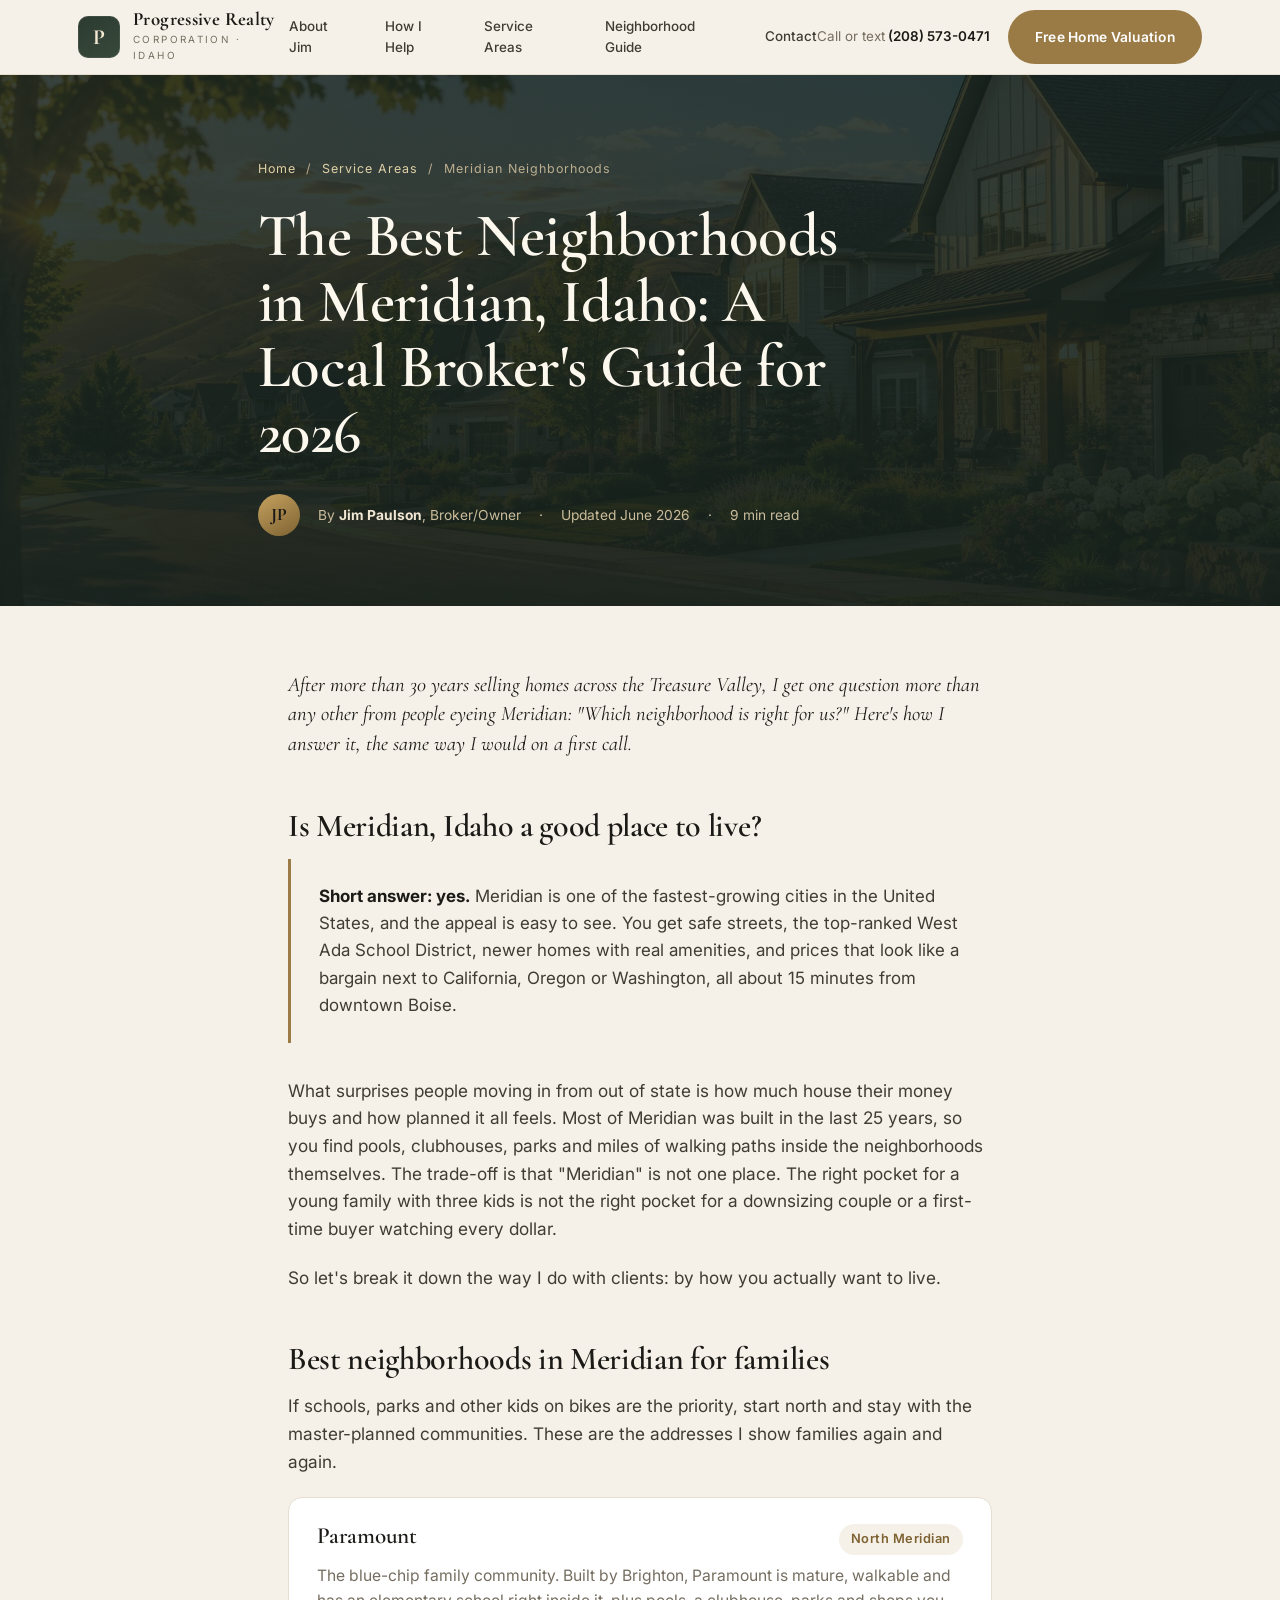
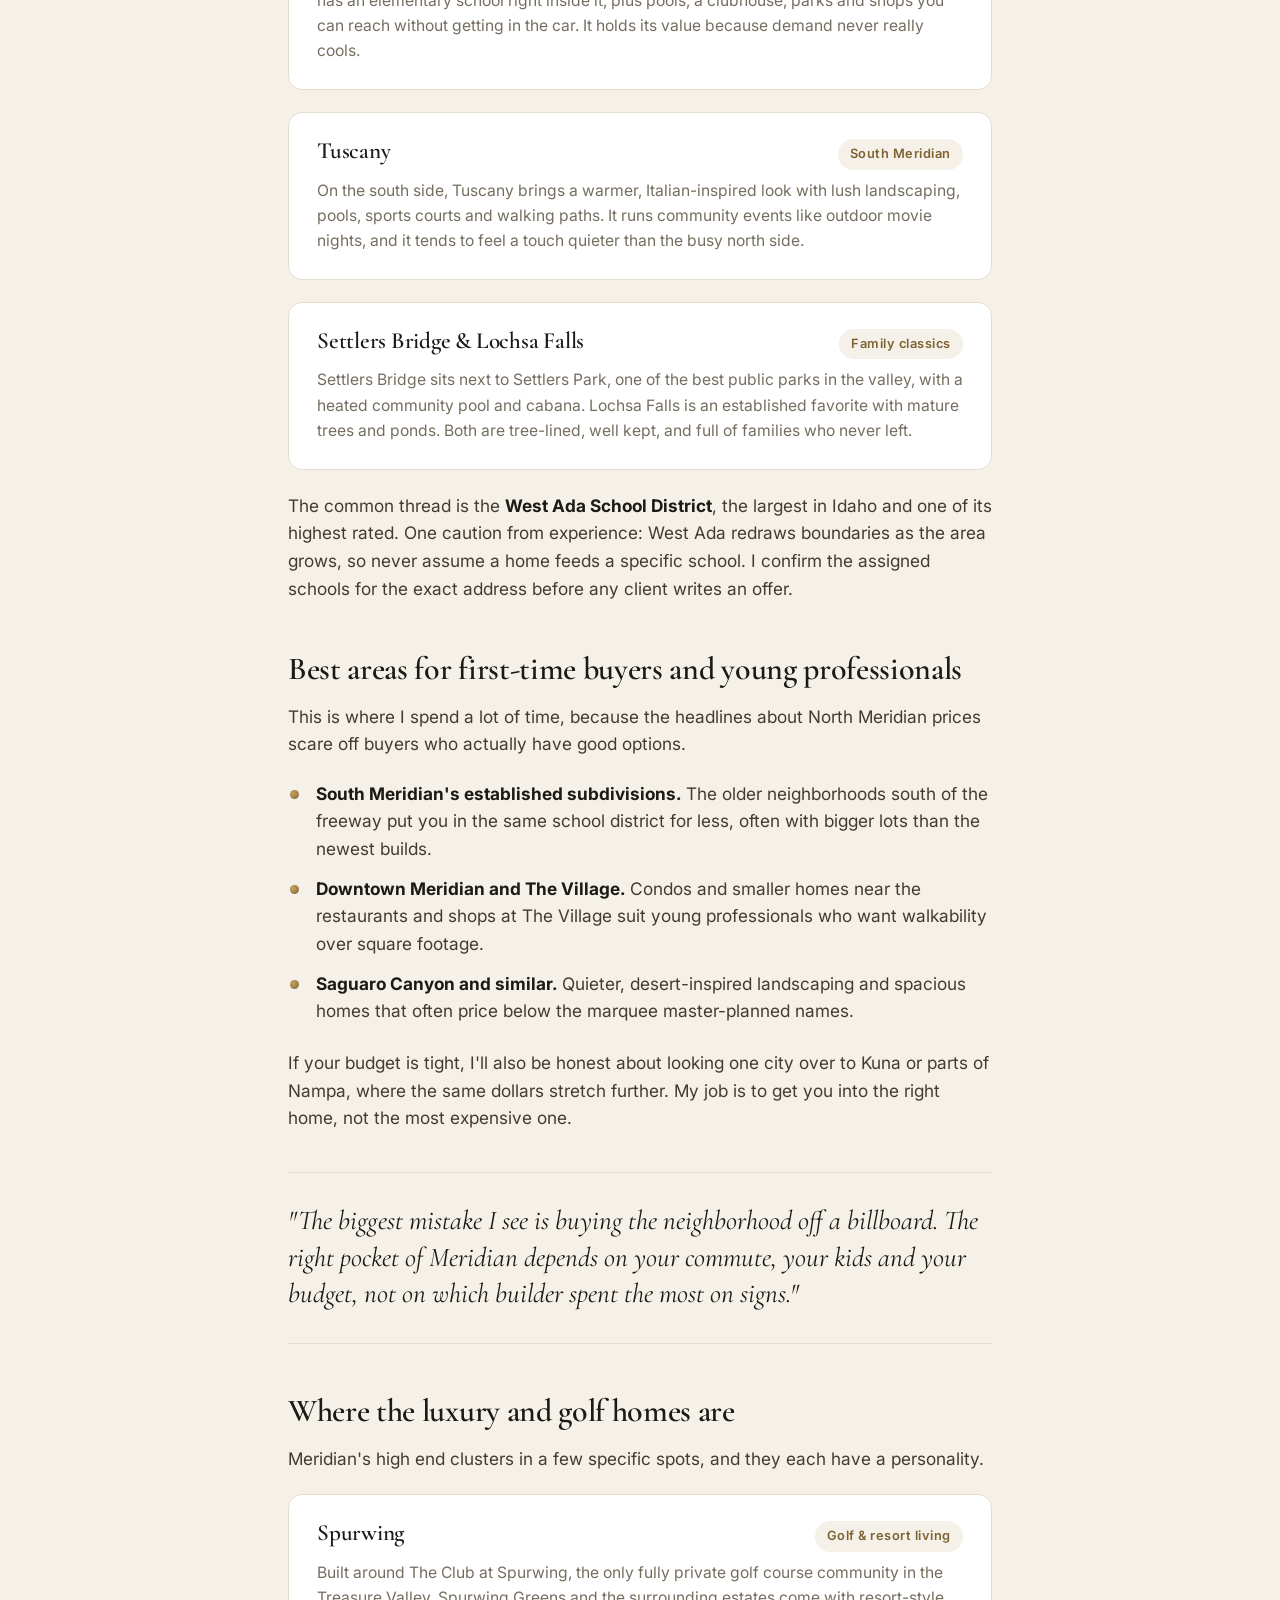
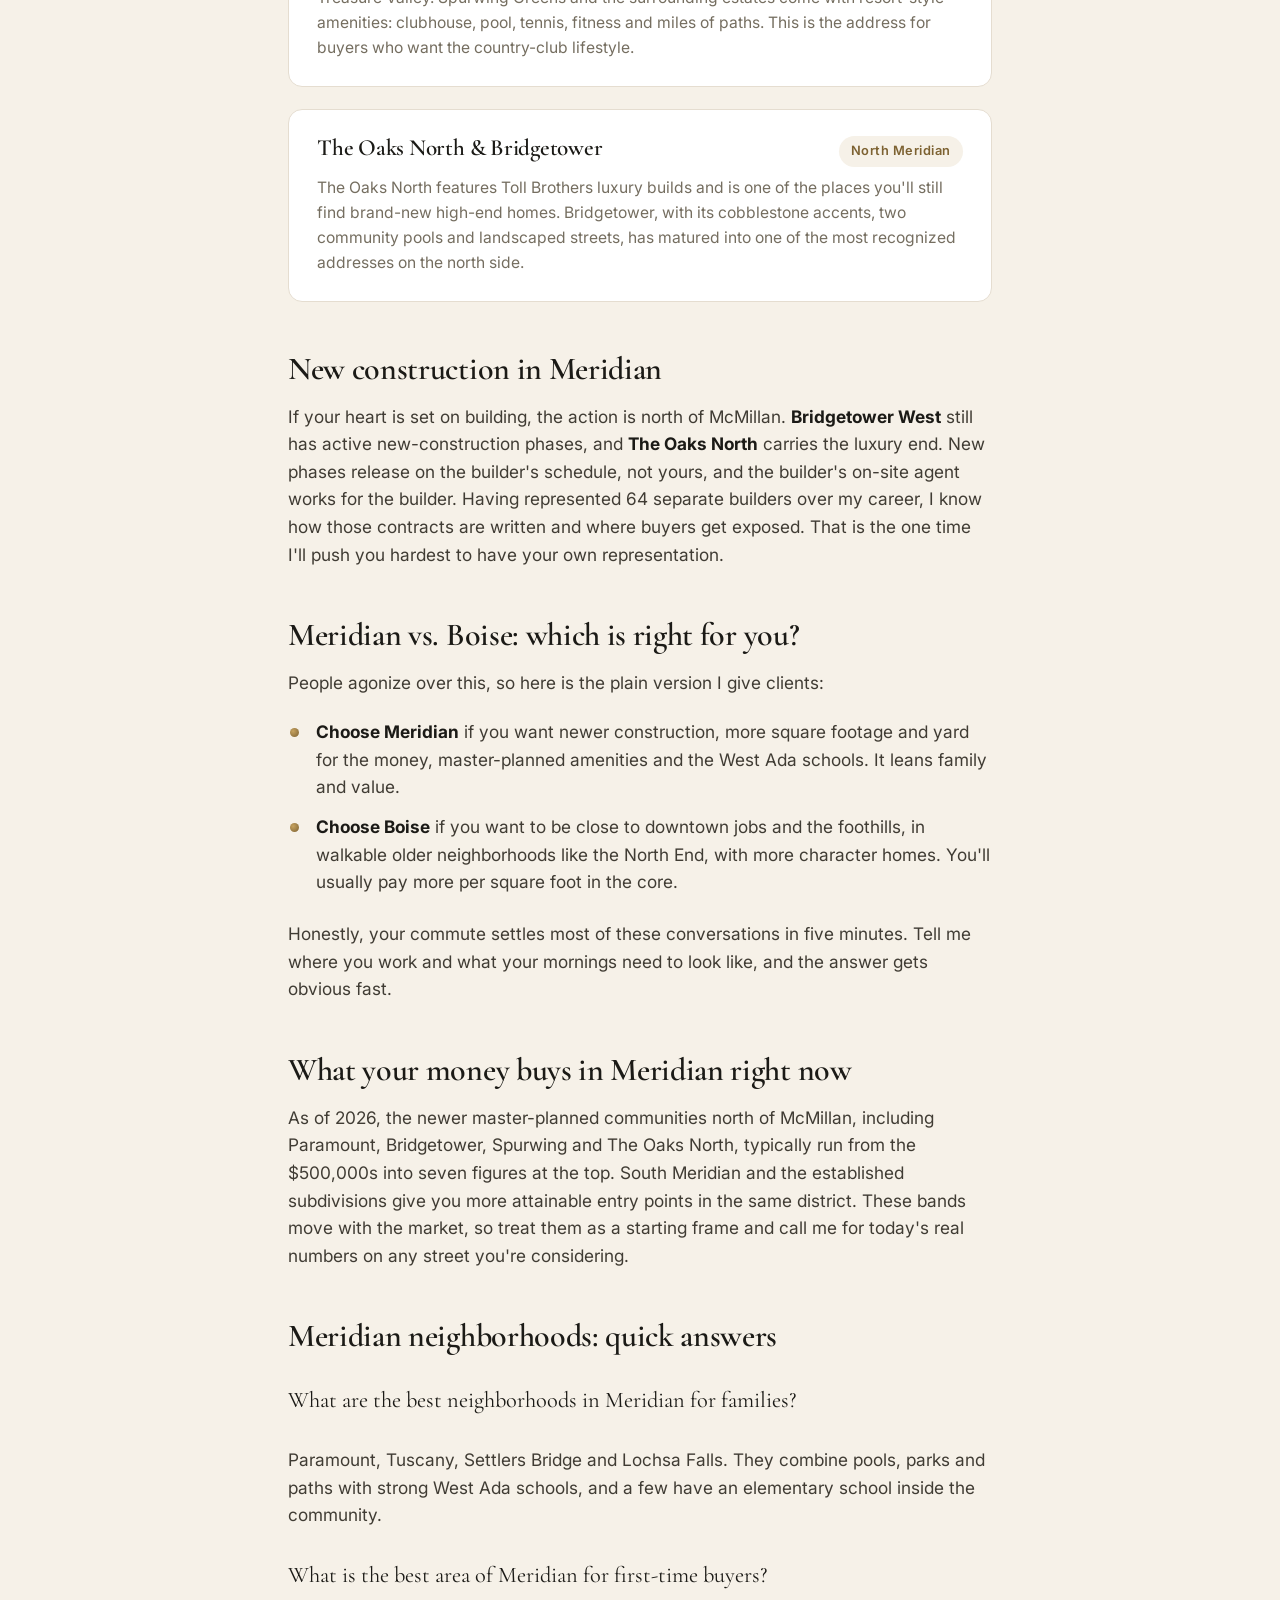
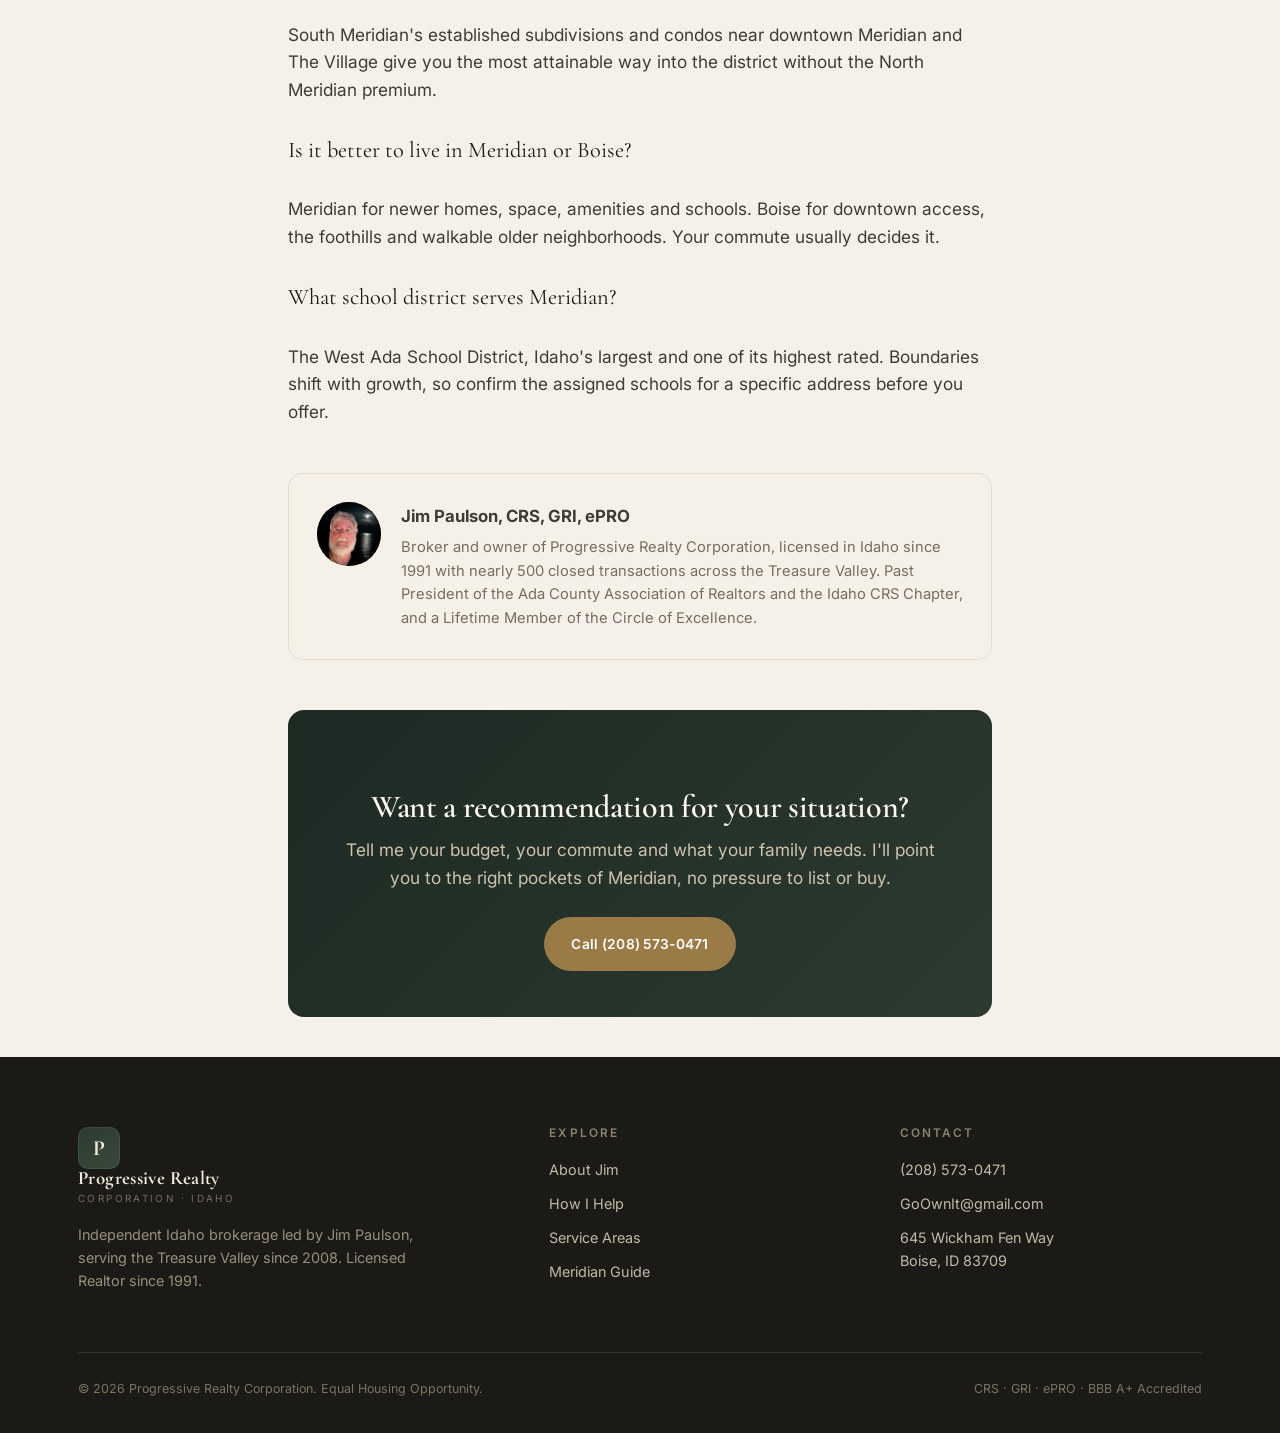
==== commit 8e3bc2ed: "Add Jim's real photo, golden-hour article hero, real Google reviews; center buttons" ====
--- a/meridian-neighborhoods.html
+++ b/meridian-neighborhoods.html
@@ -68,6 +68,7 @@
 </header>
 
 <section class="article-hero">
+  <img class="article-hero-img" src="meridian-hero.jpg" alt="An upscale Meridian, Idaho neighborhood at golden hour with the Boise foothills behind it">
   <div class="wrap">
     <div class="crumb"><a href="/">Home</a> &nbsp;/&nbsp; <a href="index.html#areas">Service Areas</a> &nbsp;/&nbsp; Meridian Neighborhoods</div>
     <h1>The Best Neighborhoods in Meridian, Idaho: A Local Broker's Guide for 2026</h1>
@@ -158,7 +159,7 @@
     <p>The West Ada School District, Idaho's largest and one of its highest rated. Boundaries shift with growth, so confirm the assigned schools for a specific address before you offer.</p>
 
     <div class="author-box">
-      <div class="avatar">JP</div>
+      <img class="avatar" src="jim-paulson.jpg" alt="Jim Paulson">
       <div>
         <b>Jim Paulson, CRS, GRI, ePRO</b>
         <p>Broker and owner of Progressive Realty Corporation, licensed in Idaho since 1991 with nearly 500 closed transactions across the Treasure Valley. Past President of the Ada County Association of Realtors and the Idaho CRS Chapter, and a Lifetime Member of the Circle of Excellence.</p>
--- a/styles.css
+++ b/styles.css
@@ -18,7 +18,7 @@
 .eyebrow::before{content:"";width:34px;height:1px;background:var(--bronze)}
 .eyebrow.center{justify-content:center}
 .serif{font-family:"Cormorant Garamond",Georgia,serif}
-.btn{display:inline-flex;align-items:center;gap:10px;font-size:.86rem;font-weight:600;letter-spacing:.02em;padding:15px 26px;border-radius:999px;border:1px solid transparent;cursor:pointer;transition:transform .18s ease,box-shadow .2s ease,background .2s ease,color .2s ease}
+.btn{display:inline-flex;align-items:center;justify-content:center;text-align:center;white-space:nowrap;gap:10px;font-size:.86rem;font-weight:600;letter-spacing:.02em;padding:15px 26px;border-radius:999px;border:1px solid transparent;cursor:pointer;transition:transform .18s ease,box-shadow .2s ease,background .2s ease,color .2s ease}
 .btn-primary{background:var(--ink);color:#fff}
 .btn-primary:hover{transform:translateY(-2px);box-shadow:var(--shadow-sm);background:#000}
 .btn-gold{background:var(--bronze);color:#fff}
@@ -65,8 +65,10 @@
 .about{background:var(--cream)}
 .about-grid{display:grid;grid-template-columns:0.85fr 1.15fr;gap:64px;align-items:center}
 .portrait{position:relative;border-radius:var(--radius);overflow:hidden;aspect-ratio:4/5;background:linear-gradient(155deg,var(--forest),var(--forest-2) 60%,#46583f);box-shadow:var(--shadow);display:grid;place-items:center;color:#e9d9b4}
+.portrait img{position:absolute;inset:0;width:100%;height:100%;object-fit:cover;object-position:22% 38%;z-index:0}
+.portrait::after{content:"";position:absolute;inset:0;background:linear-gradient(to top,rgba(14,19,15,.82),rgba(14,19,15,.05) 52%);z-index:1}
 .portrait .mono{font-family:"Cormorant Garamond",serif;font-size:7rem;font-weight:700;opacity:.95;letter-spacing:.04em}
-.portrait .plabel{position:absolute;left:24px;bottom:22px;right:24px}
+.portrait .plabel{position:absolute;left:24px;bottom:22px;right:24px;z-index:2}
 .portrait .plabel b{font-family:"Cormorant Garamond",serif;font-size:1.5rem;display:block;color:#fbf3e0}
 .portrait .plabel span{font-size:.74rem;letter-spacing:.16em;text-transform:uppercase;color:#cdbf9d}
 .about h2{font-size:clamp(2rem,4vw,3rem)}
@@ -155,7 +157,7 @@
 .pullquote{font-family:"Cormorant Garamond",serif;font-size:1.7rem;line-height:1.35;color:var(--ink);border-top:1px solid var(--line);border-bottom:1px solid var(--line);padding:30px 0;margin:40px 0;font-style:italic}
 .faq-q{font-family:"Cormorant Garamond",serif;font-size:1.4rem;color:var(--ink);margin:28px 0 8px}
 .author-box{display:flex;gap:20px;align-items:flex-start;background:var(--cream);border:1px solid var(--line);border-radius:14px;padding:28px;margin:48px 0 0}
-.author-box .avatar{width:64px;height:64px;flex:none;border-radius:50%;background:linear-gradient(150deg,#c6a25f,#7d6232);display:grid;place-items:center;color:#1b1a16;font-weight:700;font-family:"Cormorant Garamond",serif;font-size:1.6rem}
+.author-box .avatar{width:64px;height:64px;flex:none;border-radius:50%;object-fit:cover;object-position:20% 35%;background:linear-gradient(150deg,#c6a25f,#7d6232)}
 .author-box b{font-size:1.05rem}
 .author-box p{font-size:.92rem;color:var(--muted);margin:6px 0 0}
 .article-cta{background:linear-gradient(135deg,#1d2a23,#2c3a30);color:#f3ead8;border-radius:16px;padding:46px;text-align:center;margin:50px 0 0}
@@ -181,3 +183,8 @@
   .article-wrap{padding:44px 22px 30px}
   .author-box{flex-direction:column}
 }
+
+.article-hero{position:relative;overflow:hidden}
+.article-hero-img{position:absolute;inset:0;width:100%;height:100%;object-fit:cover;z-index:0;opacity:.32}
+.article-hero::after{content:"";position:absolute;inset:0;background:linear-gradient(180deg,rgba(20,30,26,.55),rgba(20,30,26,.82));z-index:1}
+.article-hero .wrap{position:relative;z-index:2}
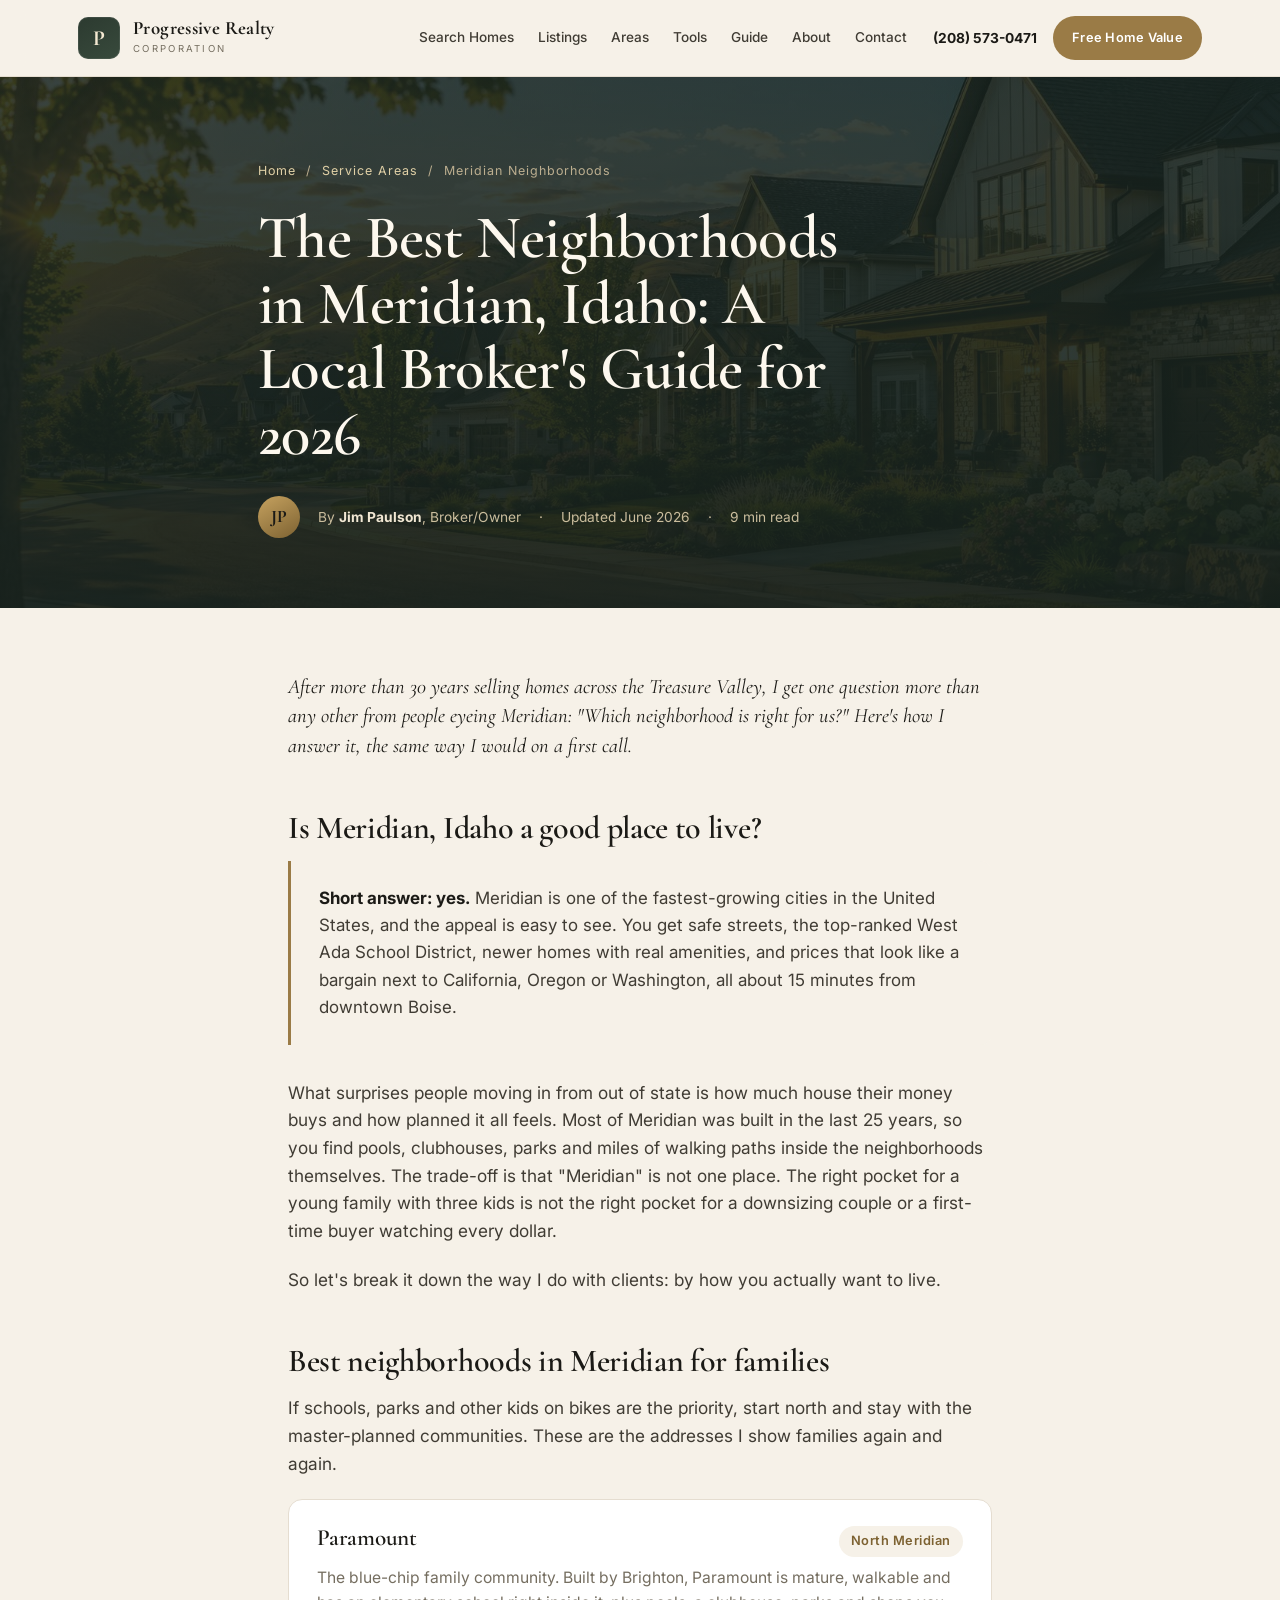
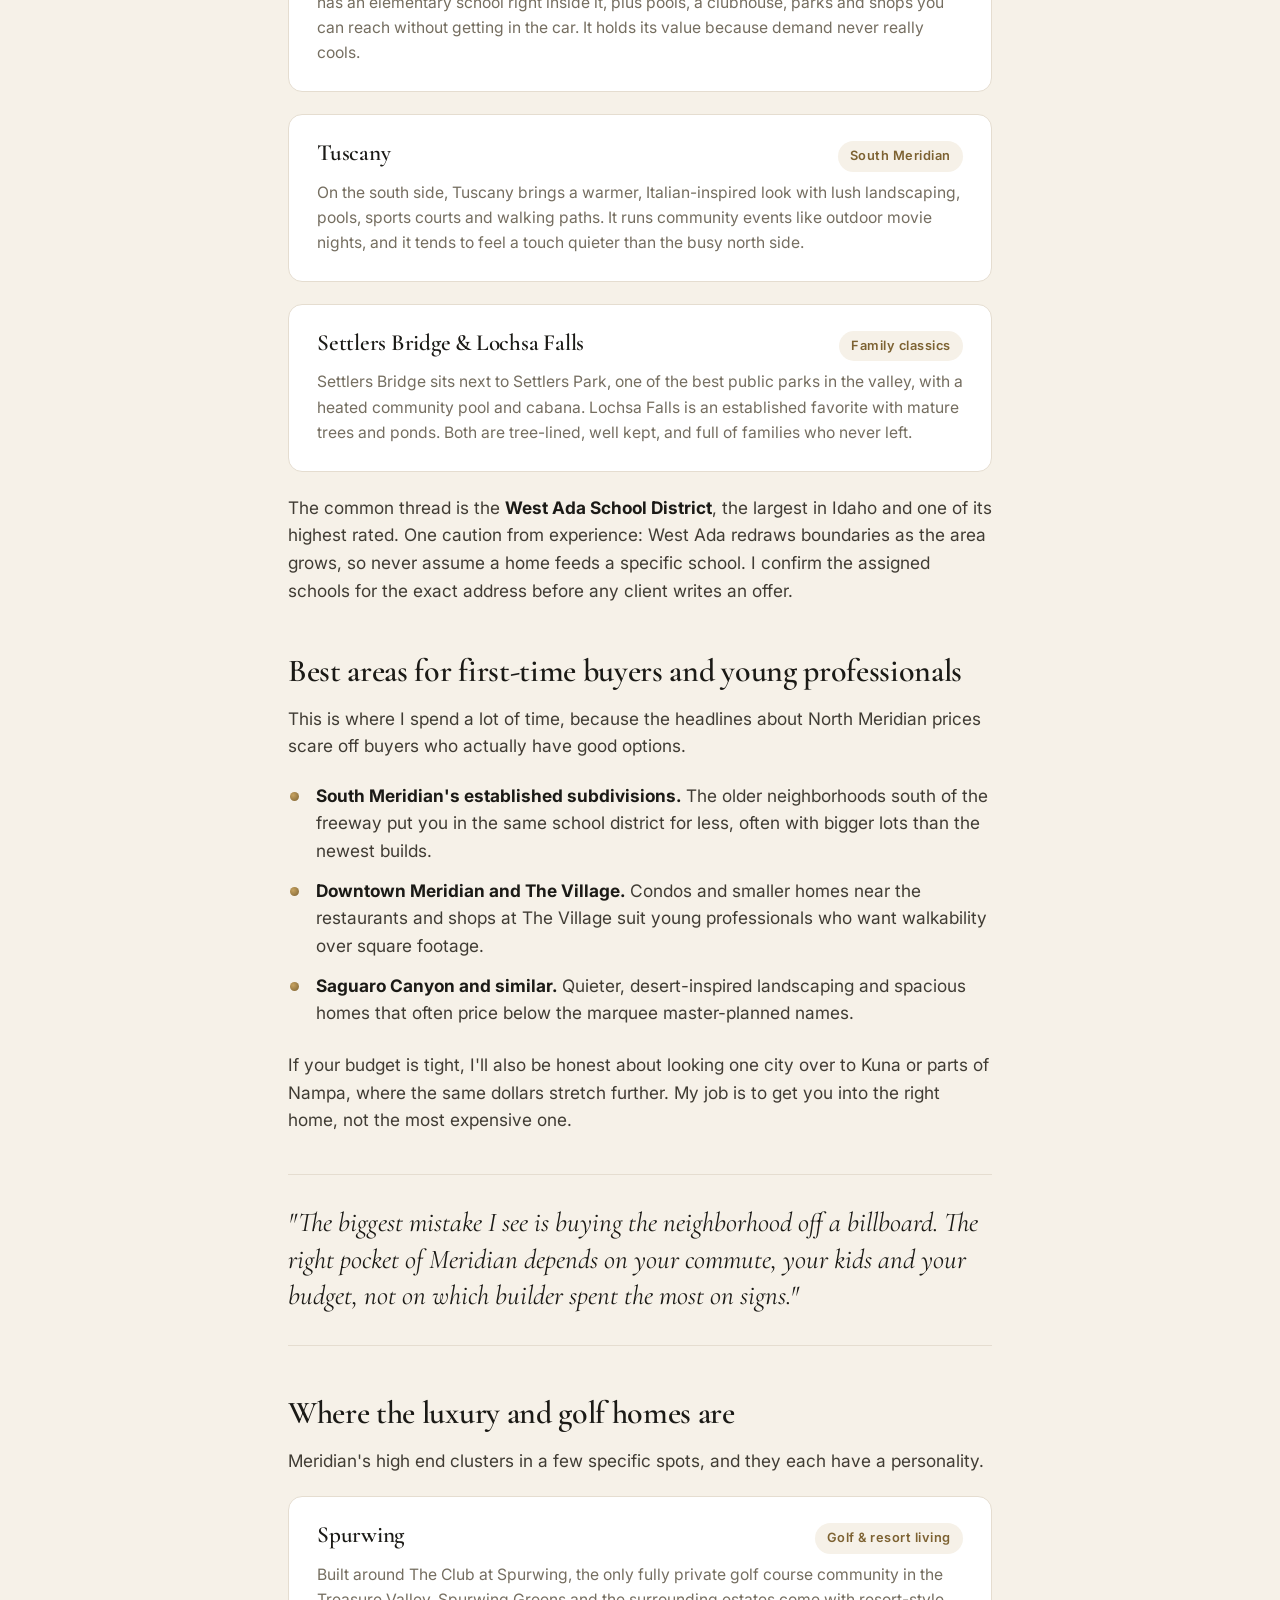
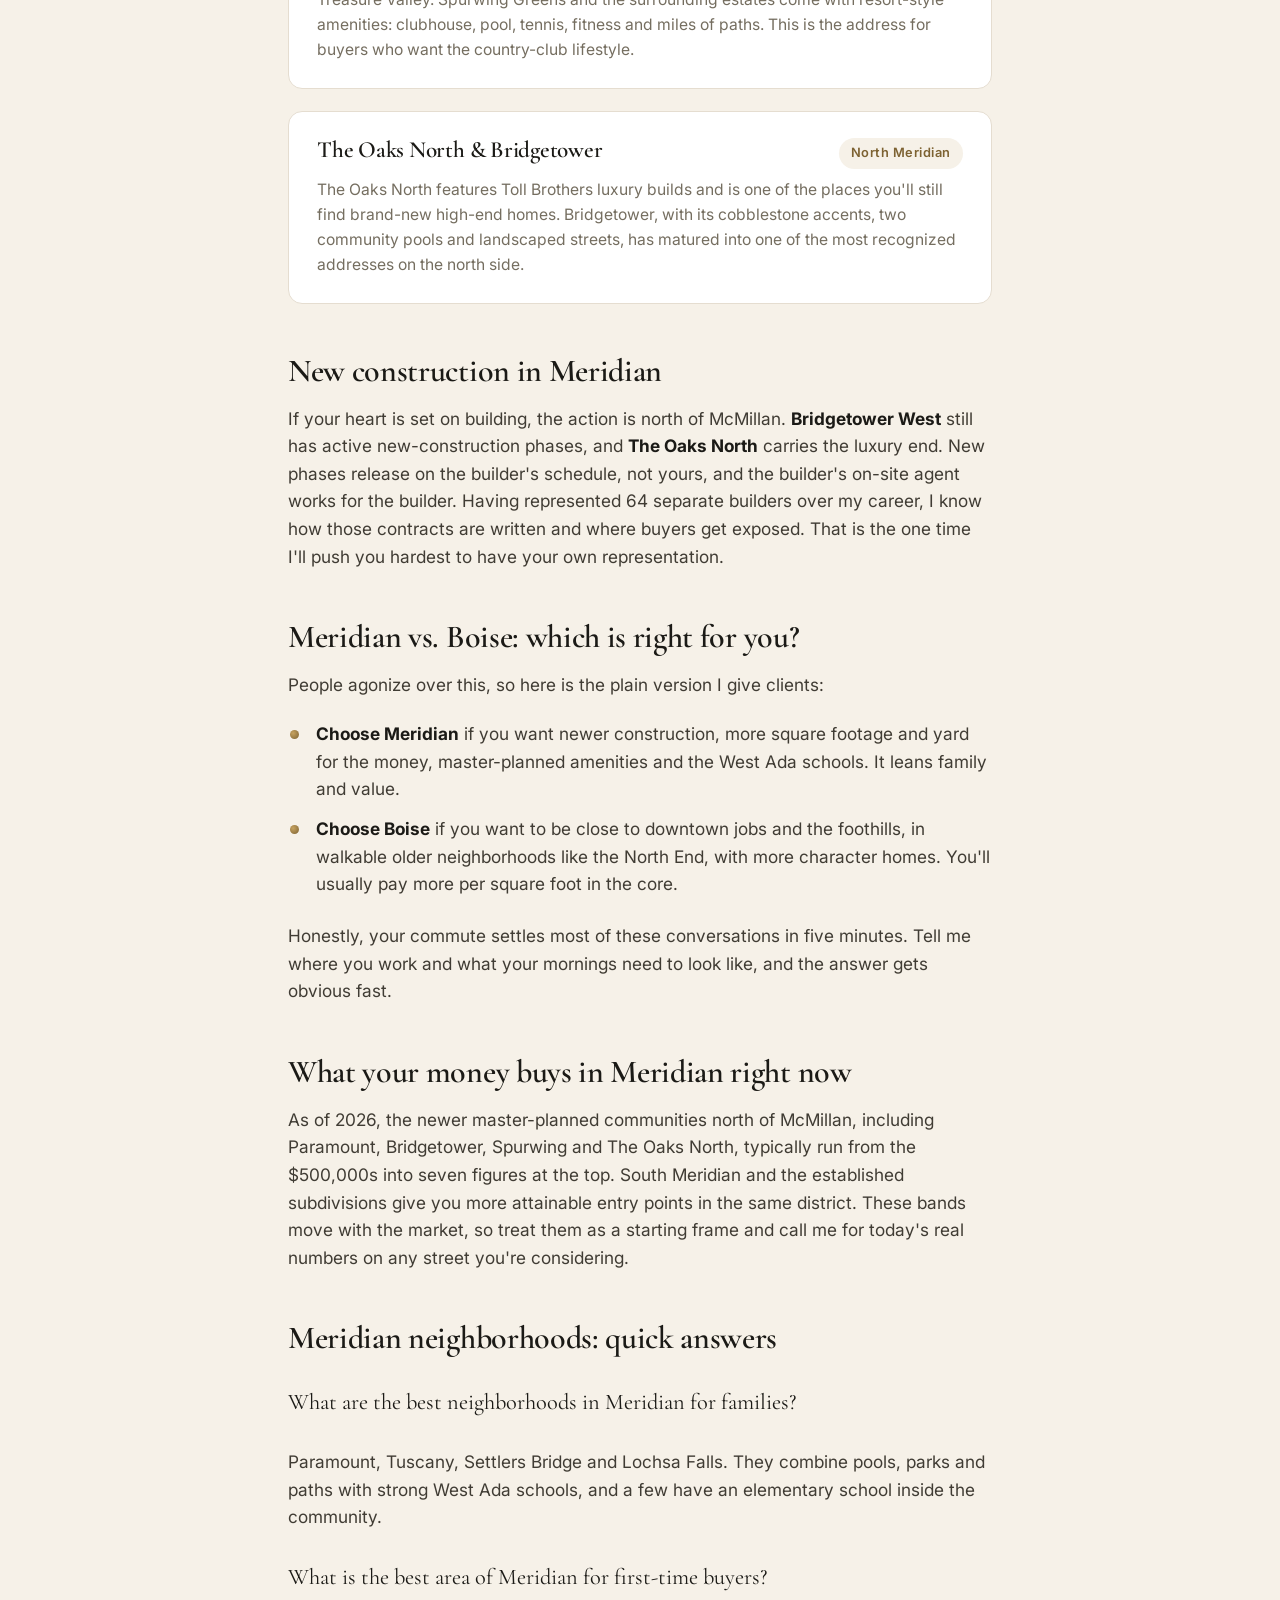
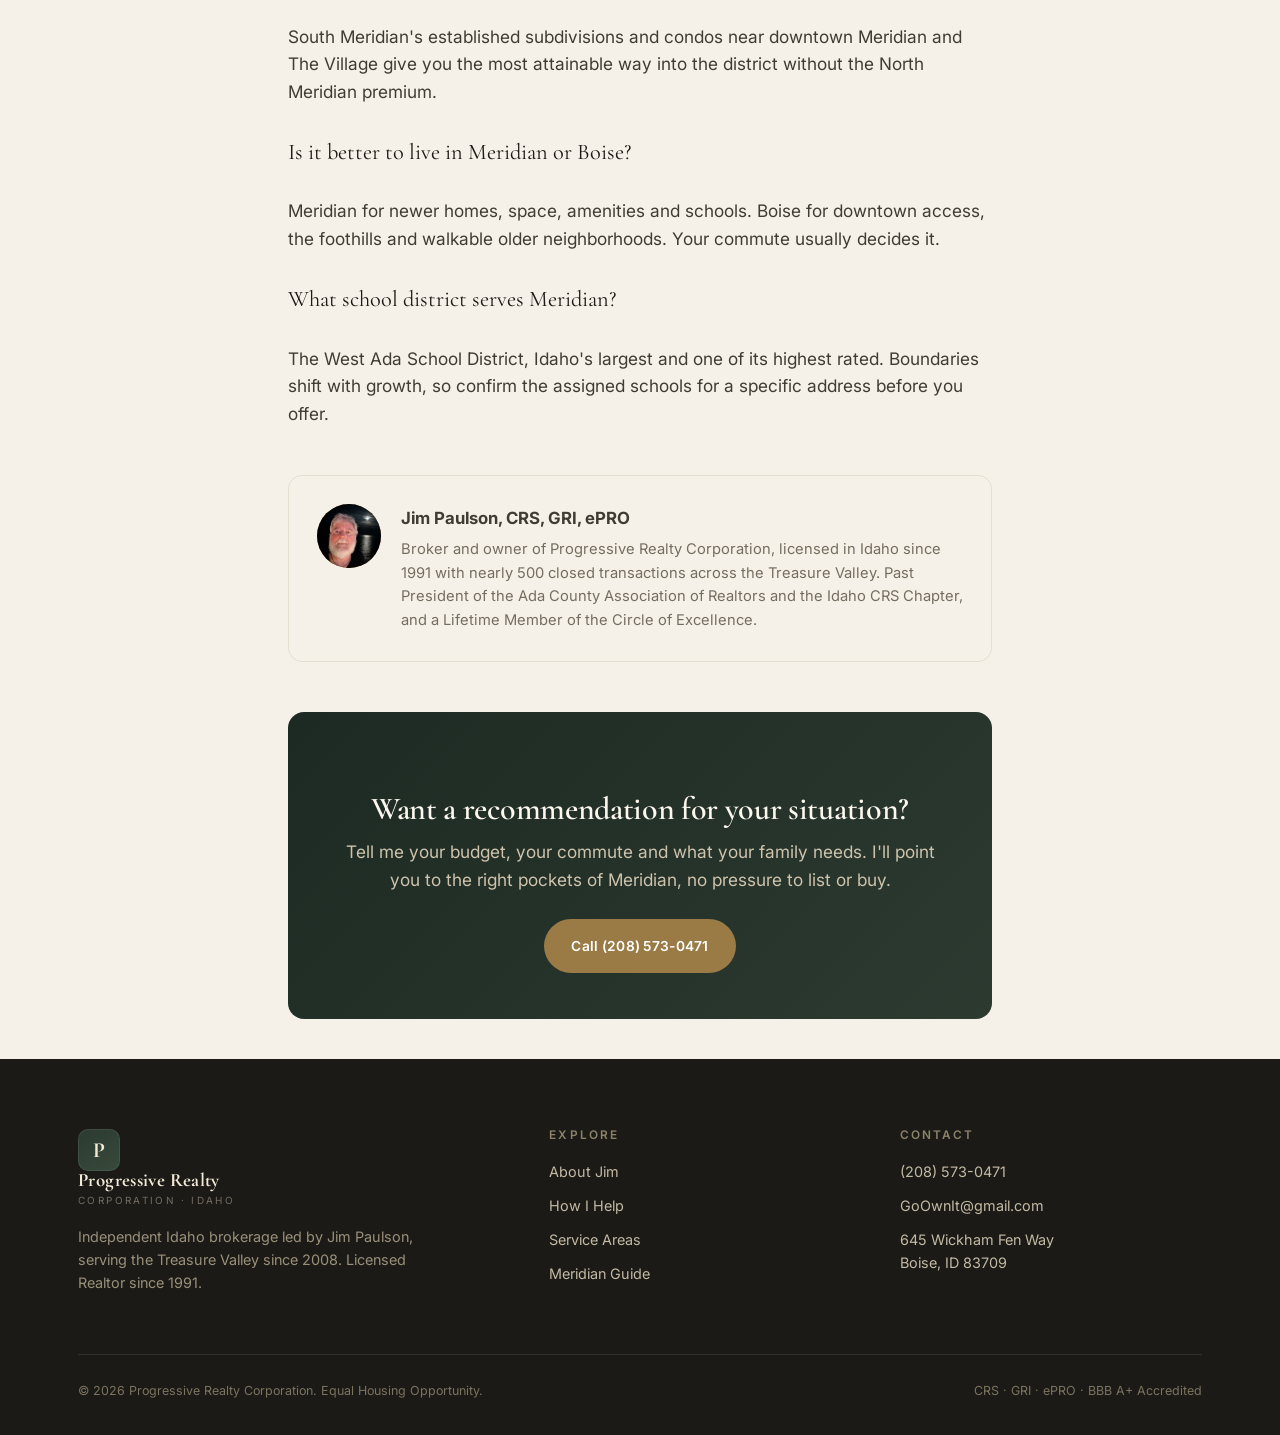
==== commit d65aae9f: "v2: full-parity rebuild — real listings, MLS search, mortgage calculator, team, resources, redesigne" ====
--- a/meridian-neighborhoods.html
+++ b/meridian-neighborhoods.html
@@ -47,22 +47,25 @@
 </head>
 <body>
 
-<header class="nav">
+<header class="nav" id="nav">
   <div class="wrap nav-inner">
-    <a class="brand" href="/">
+    <a class="brand" href="/" aria-label="Progressive Realty Corporation home">
       <div class="brand-mark">P</div>
-      <div><div class="brand-name">Progressive Realty</div><div class="brand-sub">Corporation &middot; Idaho</div></div>
+      <div class="brand-text"><div class="brand-name">Progressive Realty</div><div class="brand-sub">Corporation</div></div>
     </a>
-    <nav class="nav-links">
-      <a href="index.html#about">About Jim</a>
-      <a href="index.html#services">How I Help</a>
-      <a href="index.html#areas">Service Areas</a>
-      <a href="meridian-neighborhoods.html">Neighborhood Guide</a>
+    <nav class="nav-links" id="navlinks" aria-label="Primary">
+      <a href="index.html#search">Search Homes</a>
+      <a href="index.html#listings">Listings</a>
+      <a href="index.html#areas">Areas</a>
+      <a href="index.html#tools">Tools</a>
+      <a href="meridian-neighborhoods.html">Guide</a>
+      <a href="index.html#about">About</a>
       <a href="index.html#contact">Contact</a>
     </nav>
     <div class="nav-cta">
-      <span class="nav-phone"><span>Call or text</span> (208) 573-0471</span>
-      <a class="btn btn-gold" href="index.html#contact">Free Home Valuation</a>
+      <a class="nav-phone" href="tel:+12085730471">(208) 573-0471</a>
+      <a class="btn btn-gold btn-sm" href="index.html#valuation">Free Home Value</a>
+      <button class="nav-toggle" id="navToggle" aria-label="Open menu" aria-expanded="false"><span></span><span></span><span></span></button>
     </div>
   </div>
 </header>
@@ -204,5 +207,8 @@
     </div>
   </div>
 </footer>
+<script>
+(function(){var t=document.getElementById('navToggle'),l=document.getElementById('navlinks');if(t&&l){t.addEventListener('click',function(){var o=l.classList.toggle('open');t.classList.toggle('x',o);t.setAttribute('aria-expanded',o);});}var n=document.getElementById('nav');addEventListener('scroll',function(){n.classList.toggle('scrolled',scrollY>10);});})();
+</script>
 </body>
 </html>
--- a/styles.css
+++ b/styles.css
@@ -188,3 +188,152 @@
 .article-hero-img{position:absolute;inset:0;width:100%;height:100%;object-fit:cover;z-index:0;opacity:.32}
 .article-hero::after{content:"";position:absolute;inset:0;background:linear-gradient(180deg,rgba(20,30,26,.55),rgba(20,30,26,.82));z-index:1}
 .article-hero .wrap{position:relative;z-index:2}
+
+/* ============ v2 REDESIGN ============ */
+.btn-sm{padding:11px 18px;font-size:.8rem}
+.stars-inline{color:#c6952f;letter-spacing:2px}
+
+/* Nav */
+.nav-inner{height:76px;gap:20px}
+.nav.scrolled{box-shadow:0 6px 22px -16px rgba(27,26,22,.5)}
+.brand-text .brand-sub{font-size:.6rem;letter-spacing:.24em}
+.nav-links{display:flex;align-items:center;gap:24px;margin-left:auto}
+.nav-links a{font-size:.85rem;font-weight:500;color:var(--ink-soft);white-space:nowrap}
+.nav-cta{display:flex;align-items:center;gap:16px;margin-left:6px}
+.nav-phone{font-size:.86rem;font-weight:700;color:var(--ink);white-space:nowrap}
+.nav-toggle{display:none;flex-direction:column;justify-content:center;gap:5px;width:42px;height:42px;border:1px solid var(--line);border-radius:10px;background:transparent;cursor:pointer}
+.nav-toggle span{display:block;width:18px;height:2px;background:var(--ink);margin:0 auto;transition:transform .2s,opacity .2s}
+.nav-toggle.x span:nth-child(1){transform:translateY(7px) rotate(45deg)}
+.nav-toggle.x span:nth-child(2){opacity:0}
+.nav-toggle.x span:nth-child(3){transform:translateY(-7px) rotate(-45deg)}
+
+/* Hero (photo) */
+.hero{position:relative;min-height:88vh;display:flex;align-items:center;background:#1f2a23;color:#f3ead8;overflow:hidden}
+.hero-bg{position:absolute;inset:0;background-size:cover;background-position:center;transform:scale(1.03)}
+.hero-scrim{position:absolute;inset:0;background:linear-gradient(105deg,rgba(18,26,21,.9) 0%,rgba(18,26,21,.72) 42%,rgba(18,26,21,.35) 100%)}
+.hero .wrap.hero-content{position:relative;z-index:2;padding-top:120px;padding-bottom:90px}
+.hero h1{max-width:16ch}
+.search-card{margin-top:34px;background:rgba(255,255,255,.97);border-radius:16px;padding:18px;box-shadow:var(--shadow);max-width:760px}
+.search-row{display:grid;grid-template-columns:1.2fr 1.2fr .8fr auto;gap:12px;align-items:end}
+.search-row label{display:flex;flex-direction:column;gap:6px;font-size:.7rem;font-weight:600;letter-spacing:.08em;text-transform:uppercase;color:var(--muted)}
+.search-row select{appearance:none;-webkit-appearance:none;border:1px solid var(--line);background:var(--cream) url("data:image/svg+xml,%3Csvg xmlns='http://www.w3.org/2000/svg' width='12' height='12' fill='none' stroke='%23756e60' stroke-width='2'%3E%3Cpath d='M2 4l4 4 4-4'/%3E%3C/svg%3E") no-repeat right 12px center;border-radius:10px;padding:13px 30px 13px 14px;font-size:.92rem;color:var(--ink);font-family:inherit;cursor:pointer}
+.search-row .btn{height:46px;white-space:nowrap}
+.search-chips{display:flex;flex-wrap:wrap;gap:8px;margin-top:14px}
+.search-chips a{font-size:.78rem;font-weight:500;color:var(--ink-soft);background:var(--cream);border:1px solid var(--line);padding:7px 14px;border-radius:999px;transition:.15s}
+.search-chips a:hover{border-color:var(--bronze);color:var(--bronze-deep)}
+.hero-trust{display:flex;flex-wrap:wrap;gap:34px;margin-top:40px;padding-top:0;border:0}
+.hero-trust div{display:flex;flex-direction:column}
+.hero-trust b{font-family:"Cormorant Garamond",serif;font-size:1.9rem;color:#f3ead8;line-height:1}
+.hero-trust span{font-size:.76rem;color:#cfc3ac;margin-top:4px}
+
+/* Quick actions */
+.quick{padding:64px 0;background:var(--paper)}
+.quick-grid{display:grid;grid-template-columns:repeat(4,1fr);gap:18px}
+.qcard{display:flex;flex-direction:column;gap:4px;padding:26px 24px;border:1px solid var(--line);border-radius:14px;background:var(--cream);transition:.2s}
+.qcard:hover{transform:translateY(-4px);box-shadow:var(--shadow);border-color:var(--cream-2)}
+.qic{width:42px;height:42px;border-radius:10px;background:linear-gradient(150deg,var(--bronze),var(--bronze-deep));display:grid;place-items:center;color:#fff;margin-bottom:14px}
+.qcard b{font-size:1.02rem}
+.qcard span{font-size:.86rem;color:var(--muted)}
+
+/* Listings */
+.listings{background:var(--cream)}
+.listing-grid{display:grid;grid-template-columns:repeat(3,1fr);gap:24px}
+.listing{display:block;background:var(--paper);border:1px solid var(--line);border-radius:14px;overflow:hidden;transition:.2s}
+.listing:hover{transform:translateY(-5px);box-shadow:var(--shadow)}
+.listing-img{position:relative;aspect-ratio:3/2;overflow:hidden;background:var(--cream-2)}
+.listing-img img{width:100%;height:100%;object-fit:cover;transition:transform .4s}
+.listing:hover .listing-img img{transform:scale(1.05)}
+.listing-tag{position:absolute;top:12px;left:12px;background:rgba(27,26,22,.82);color:#f3ead8;font-size:.72rem;font-weight:600;letter-spacing:.04em;padding:5px 12px;border-radius:999px}
+.listing-body{padding:18px 20px}
+.listing-body b{font-size:1.05rem;display:block}
+.listing-body span{font-size:.84rem;color:var(--bronze-deep);font-weight:500}
+.listings-foot{text-align:center;margin-top:40px}
+
+/* Areas (photo band) */
+.areas{position:relative;overflow:hidden;background:#243029}
+.areas-bg{position:absolute;inset:0;background-size:cover;background-position:center}
+.areas-scrim{position:absolute;inset:0;background:linear-gradient(180deg,rgba(20,28,22,.86),rgba(20,28,22,.9))}
+.areas-content{position:relative;z-index:2}
+.area-grid{display:grid;grid-template-columns:repeat(3,1fr);gap:16px}
+.area{position:relative;border-radius:14px;min-height:140px;background:rgba(255,255,255,.06);border:1px solid rgba(255,255,255,.14);color:#f1e6cd;padding:24px;display:flex;flex-direction:column;justify-content:flex-end;backdrop-filter:blur(4px);transition:.2s}
+.area:hover{transform:translateY(-4px);background:rgba(255,255,255,.11);border-color:rgba(230,207,156,.4)}
+.area b{font-family:"Cormorant Garamond",serif;font-size:1.85rem;line-height:1}
+.area span{font-size:.82rem;color:#cabd9d;margin-top:6px}
+
+/* Tools / calculator */
+.tools{background:var(--paper)}
+.tools-grid{display:grid;grid-template-columns:1.05fr .95fr;gap:54px;align-items:center}
+.calc{margin-top:22px;display:flex;flex-direction:column;gap:20px}
+.calc label{display:flex;flex-direction:column;gap:10px;font-size:.9rem;font-weight:600;color:var(--ink-soft)}
+.calc .cval{font-family:"Cormorant Garamond",serif;font-size:1.25rem;color:var(--bronze-deep);font-weight:600}
+.calc label{position:relative}
+.calc .cval{position:absolute;right:0;top:0}
+.calc input[type=range]{-webkit-appearance:none;appearance:none;height:6px;border-radius:999px;background:var(--cream-2);outline:none}
+.calc input[type=range]::-webkit-slider-thumb{-webkit-appearance:none;width:22px;height:22px;border-radius:50%;background:linear-gradient(150deg,#c6a25f,var(--bronze-deep));cursor:pointer;box-shadow:0 2px 6px rgba(0,0,0,.25)}
+.calc input[type=range]::-moz-range-thumb{width:22px;height:22px;border:0;border-radius:50%;background:var(--bronze-deep);cursor:pointer}
+.calc-out{background:linear-gradient(155deg,var(--forest),var(--forest-2));color:#f3ead8;border-radius:18px;padding:46px 40px;text-align:center;box-shadow:var(--shadow)}
+.calc-label{font-size:.78rem;letter-spacing:.14em;text-transform:uppercase;color:#bcae8f}
+.calc-amount{font-family:"Cormorant Garamond",serif;font-size:4rem;font-weight:600;color:#fbf3e0;line-height:1;margin:12px 0 6px}
+.calc-sub{font-size:.86rem;color:#cabd9d}
+.calc-links{display:flex;justify-content:center;flex-wrap:wrap;gap:8px;margin-top:24px}
+.calc-links a{font-size:.78rem;color:#e6cf9c;border:1px solid rgba(230,207,156,.35);padding:7px 14px;border-radius:999px;transition:.15s}
+.calc-links a:hover{background:rgba(230,207,156,.14)}
+
+/* Valuation */
+.valuation{position:relative;overflow:hidden;color:#f3ead8}
+.val-bg{position:absolute;inset:0;background-size:cover;background-position:center}
+.val-scrim{position:absolute;inset:0;background:linear-gradient(115deg,rgba(18,26,21,.92),rgba(18,26,21,.6))}
+.val-content{position:relative;z-index:2;max-width:620px}
+.val-content h2{color:#fdf8ee;font-size:clamp(2rem,4vw,3rem)}
+.val-content p{color:#d6cab2;margin-top:14px}
+.val-actions{display:flex;gap:14px;flex-wrap:wrap;margin-top:30px}
+
+/* Guide vis as photo */
+.guide-vis{background-size:cover;background-position:center}
+.guide-vis-scrim{position:absolute;inset:0;background:linear-gradient(180deg,rgba(20,28,22,.15),rgba(20,28,22,.78));z-index:1}
+
+/* Reviews rate line */
+.rate-line{margin-top:16px;font-size:.96rem;color:#dcc998}
+.rate-line b{color:#fbf3e0}
+
+/* Team */
+.team{background:var(--cream)}
+.team-grid{display:grid;grid-template-columns:1fr 1fr;gap:24px}
+.member{display:flex;gap:22px;align-items:center;background:var(--paper);border:1px solid var(--line);border-radius:16px;padding:24px}
+.member img{width:108px;height:108px;border-radius:14px;object-fit:cover;object-position:22% 35%;flex:none}
+.member-mono{width:108px;height:108px;border-radius:14px;flex:none;background:linear-gradient(150deg,var(--forest),var(--forest-2));display:grid;place-items:center;color:#e9d9b4;font-family:"Cormorant Garamond",serif;font-size:2.4rem;font-weight:700}
+.member-body b{font-size:1.2rem;font-family:"Cormorant Garamond",serif}
+.member-body span{display:block;font-size:.8rem;color:var(--bronze-deep);font-weight:600;margin:3px 0 8px}
+.member-body p{font-size:.9rem;color:var(--muted);margin:0 0 8px}
+.member-body a{font-size:.9rem;font-weight:600;color:var(--ink)}
+
+/* Resources */
+.resources{background:var(--paper)}
+.res-grid{display:grid;grid-template-columns:repeat(3,1fr);gap:16px}
+.res{display:block;padding:24px 26px;border:1px solid var(--line);border-radius:14px;background:var(--cream);transition:.2s}
+.res:hover{transform:translateY(-4px);box-shadow:var(--shadow);border-color:var(--bronze)}
+.res b{font-size:1.05rem;display:block;margin-bottom:4px}
+.res span{font-size:.86rem;color:var(--muted)}
+.foot-rate{margin-top:12px!important;font-size:.84rem!important;color:#c3b9a4!important}
+
+/* Responsive v2 */
+@media(max-width:980px){
+  .nav-links{position:absolute;top:76px;left:0;right:0;flex-direction:column;align-items:stretch;gap:0;background:var(--cream);border-bottom:1px solid var(--line);padding:8px 24px 16px;display:none;box-shadow:var(--shadow)}
+  .nav-links.open{display:flex}
+  .nav-links a{padding:13px 0;border-bottom:1px solid var(--line)}
+  .nav-toggle{display:flex}
+  .quick-grid{grid-template-columns:1fr 1fr}
+  .listing-grid,.area-grid,.res-grid{grid-template-columns:1fr 1fr}
+  .tools-grid,.team-grid{grid-template-columns:1fr;gap:32px}
+  .nav-phone{display:none}
+}
+@media(max-width:600px){
+  .hero{min-height:auto}
+  .hero .wrap.hero-content{padding-top:104px;padding-bottom:64px}
+  .search-row{grid-template-columns:1fr 1fr}
+  .search-row .btn{grid-column:1/-1}
+  .quick-grid,.listing-grid,.area-grid,.res-grid{grid-template-columns:1fr}
+  .hero-trust{gap:22px}
+  .calc-amount{font-size:3rem}
+  .member{flex-direction:column;text-align:center}
+}
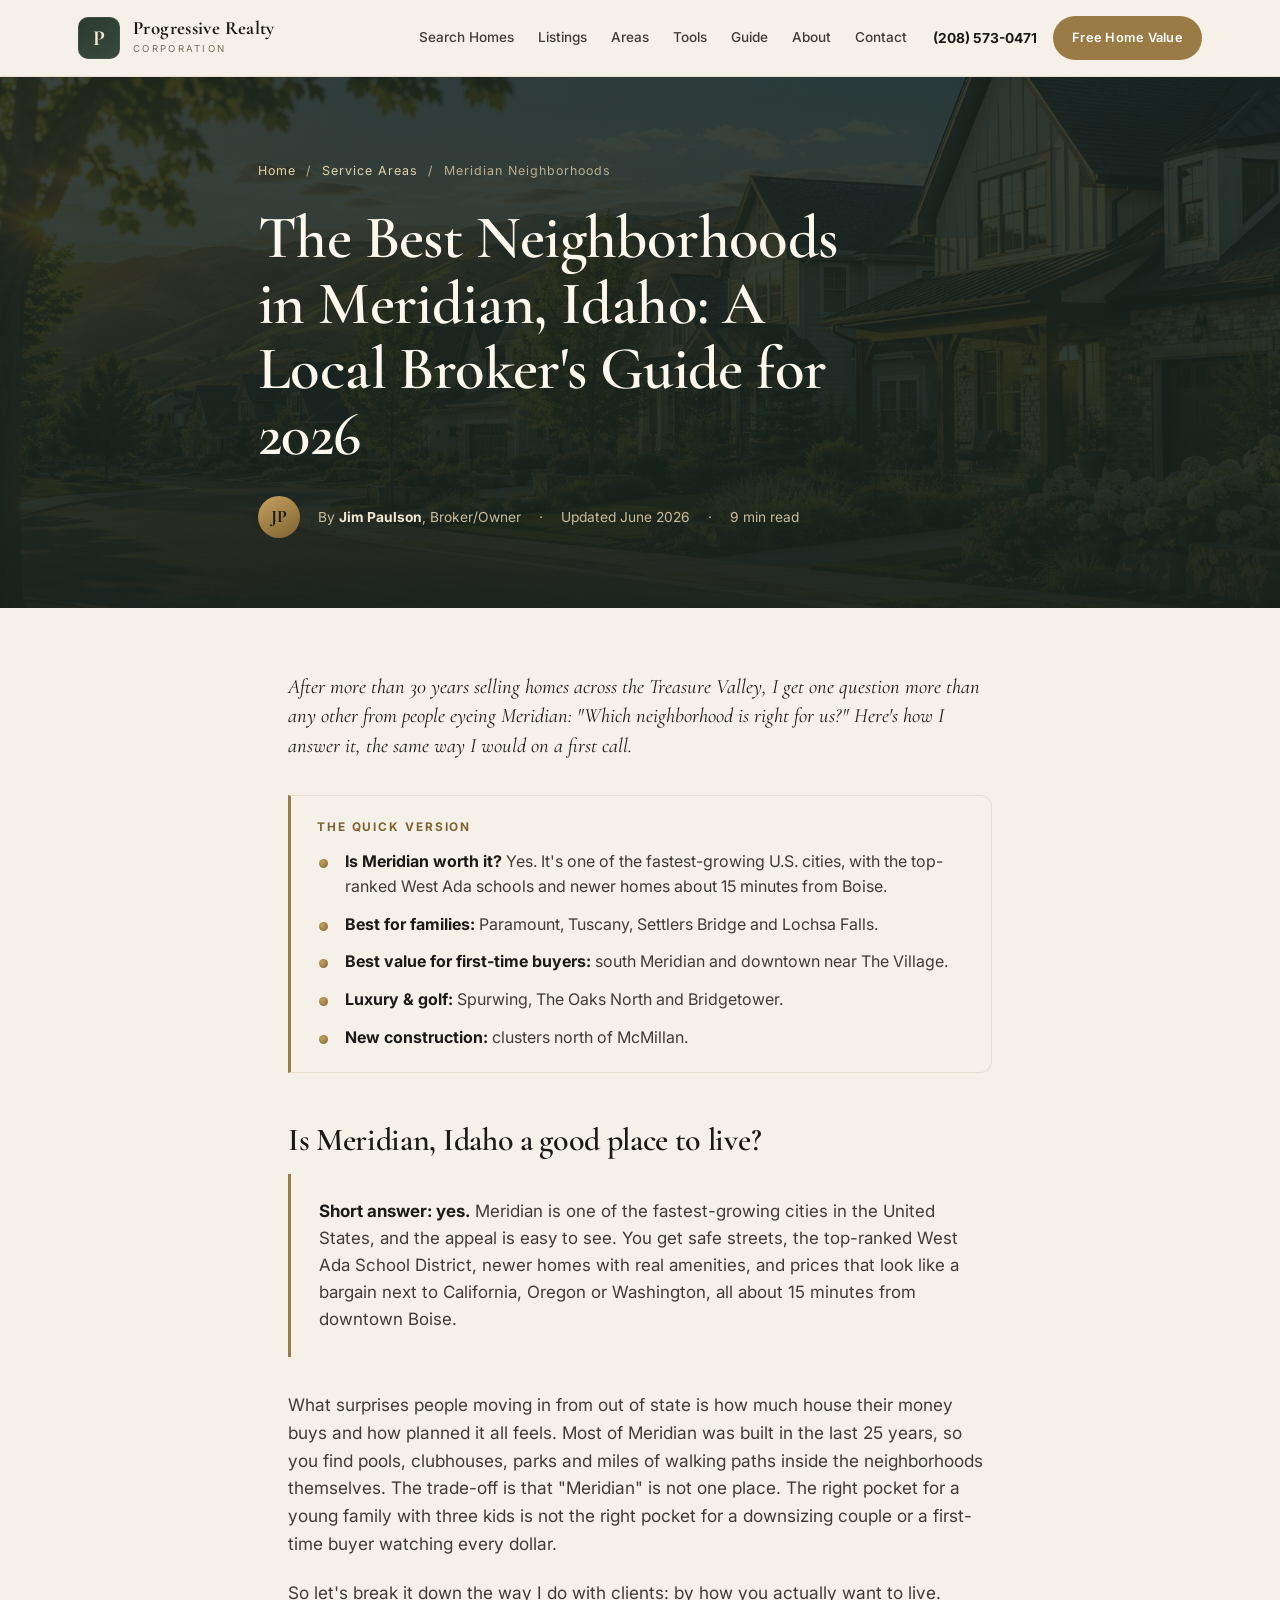
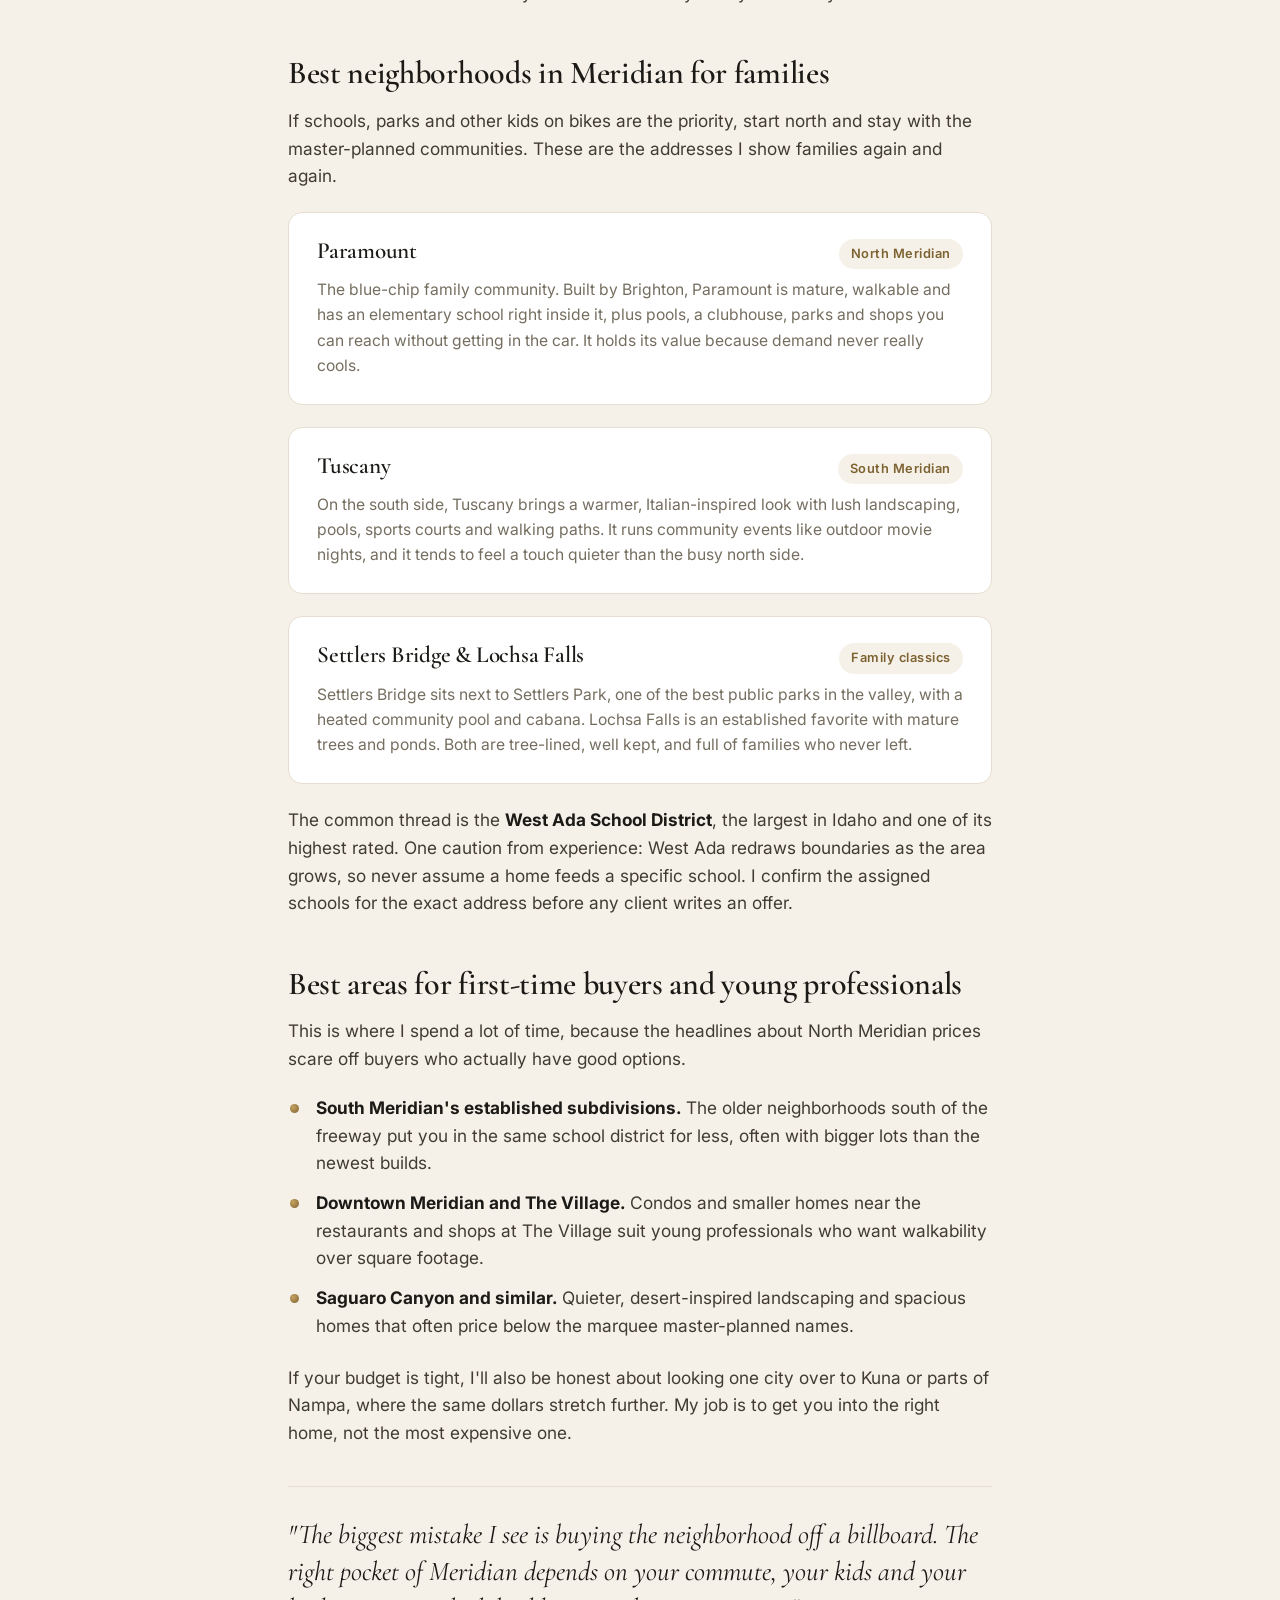
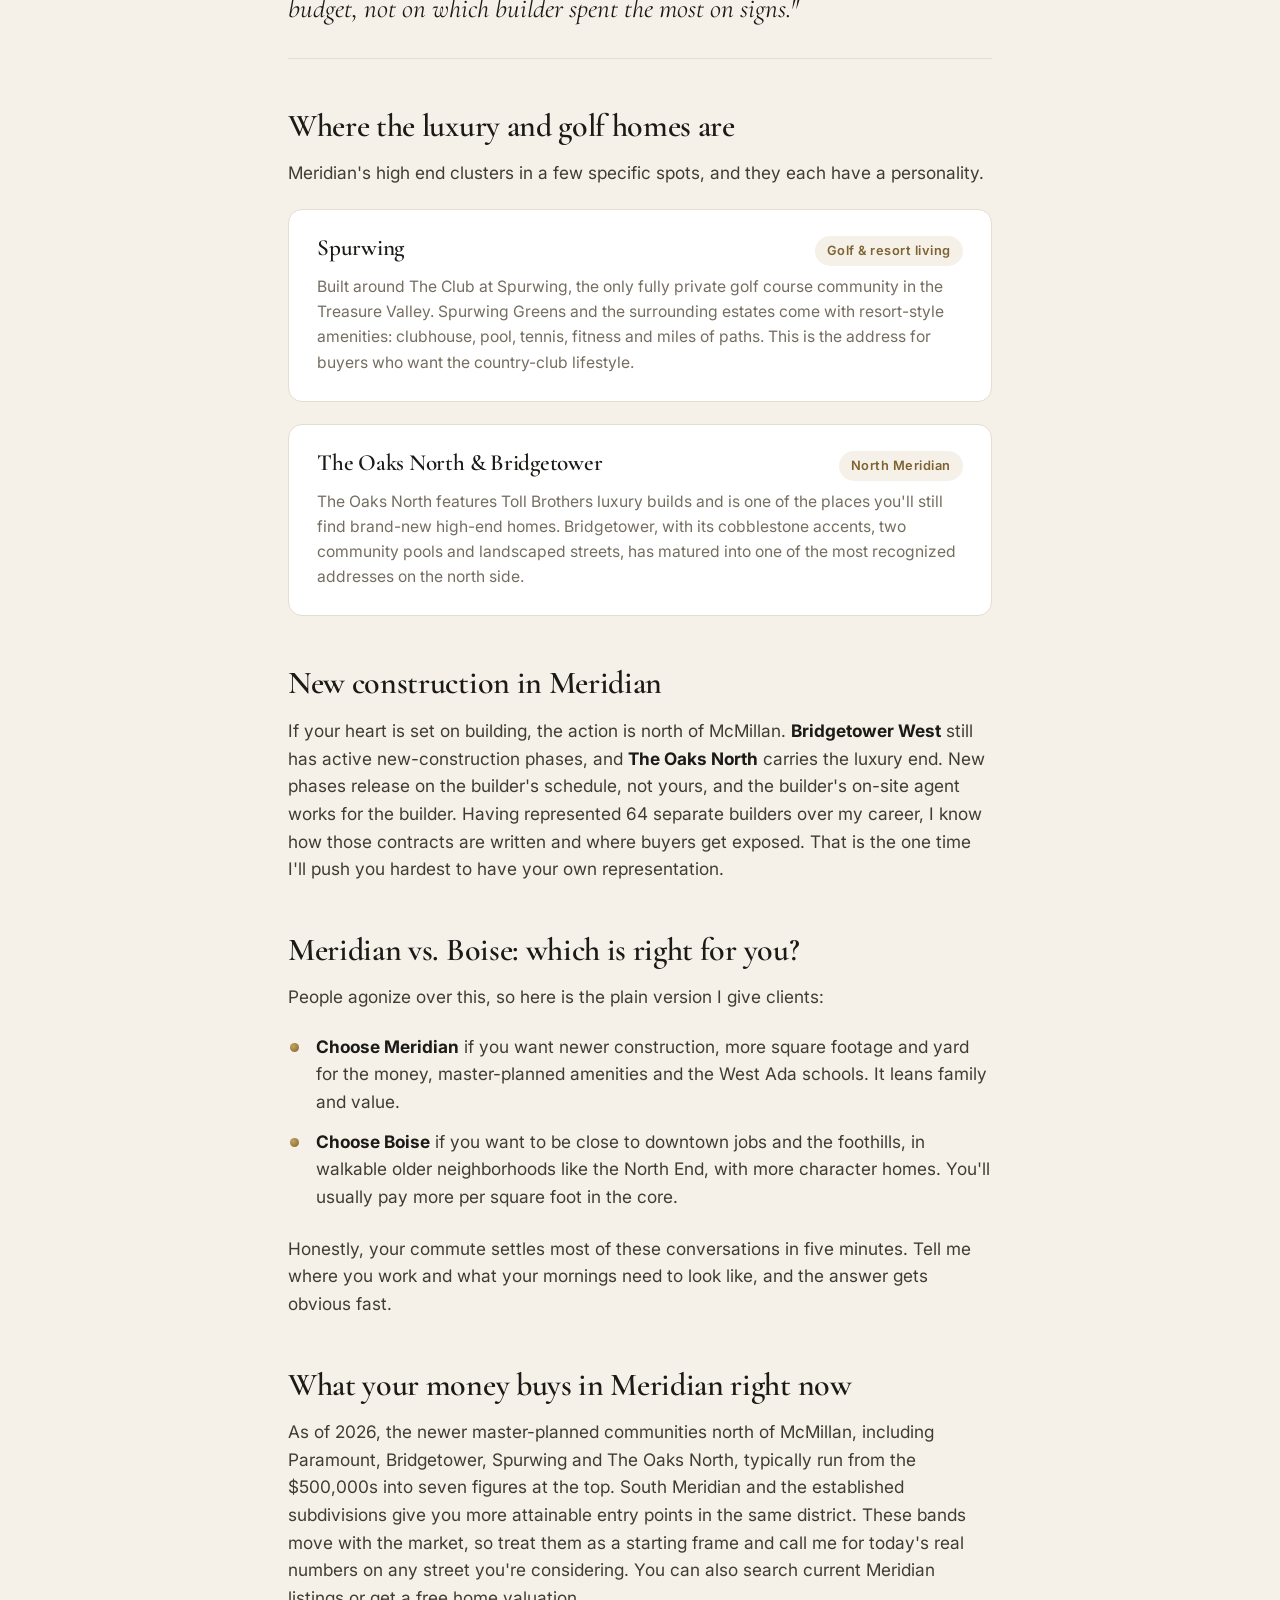
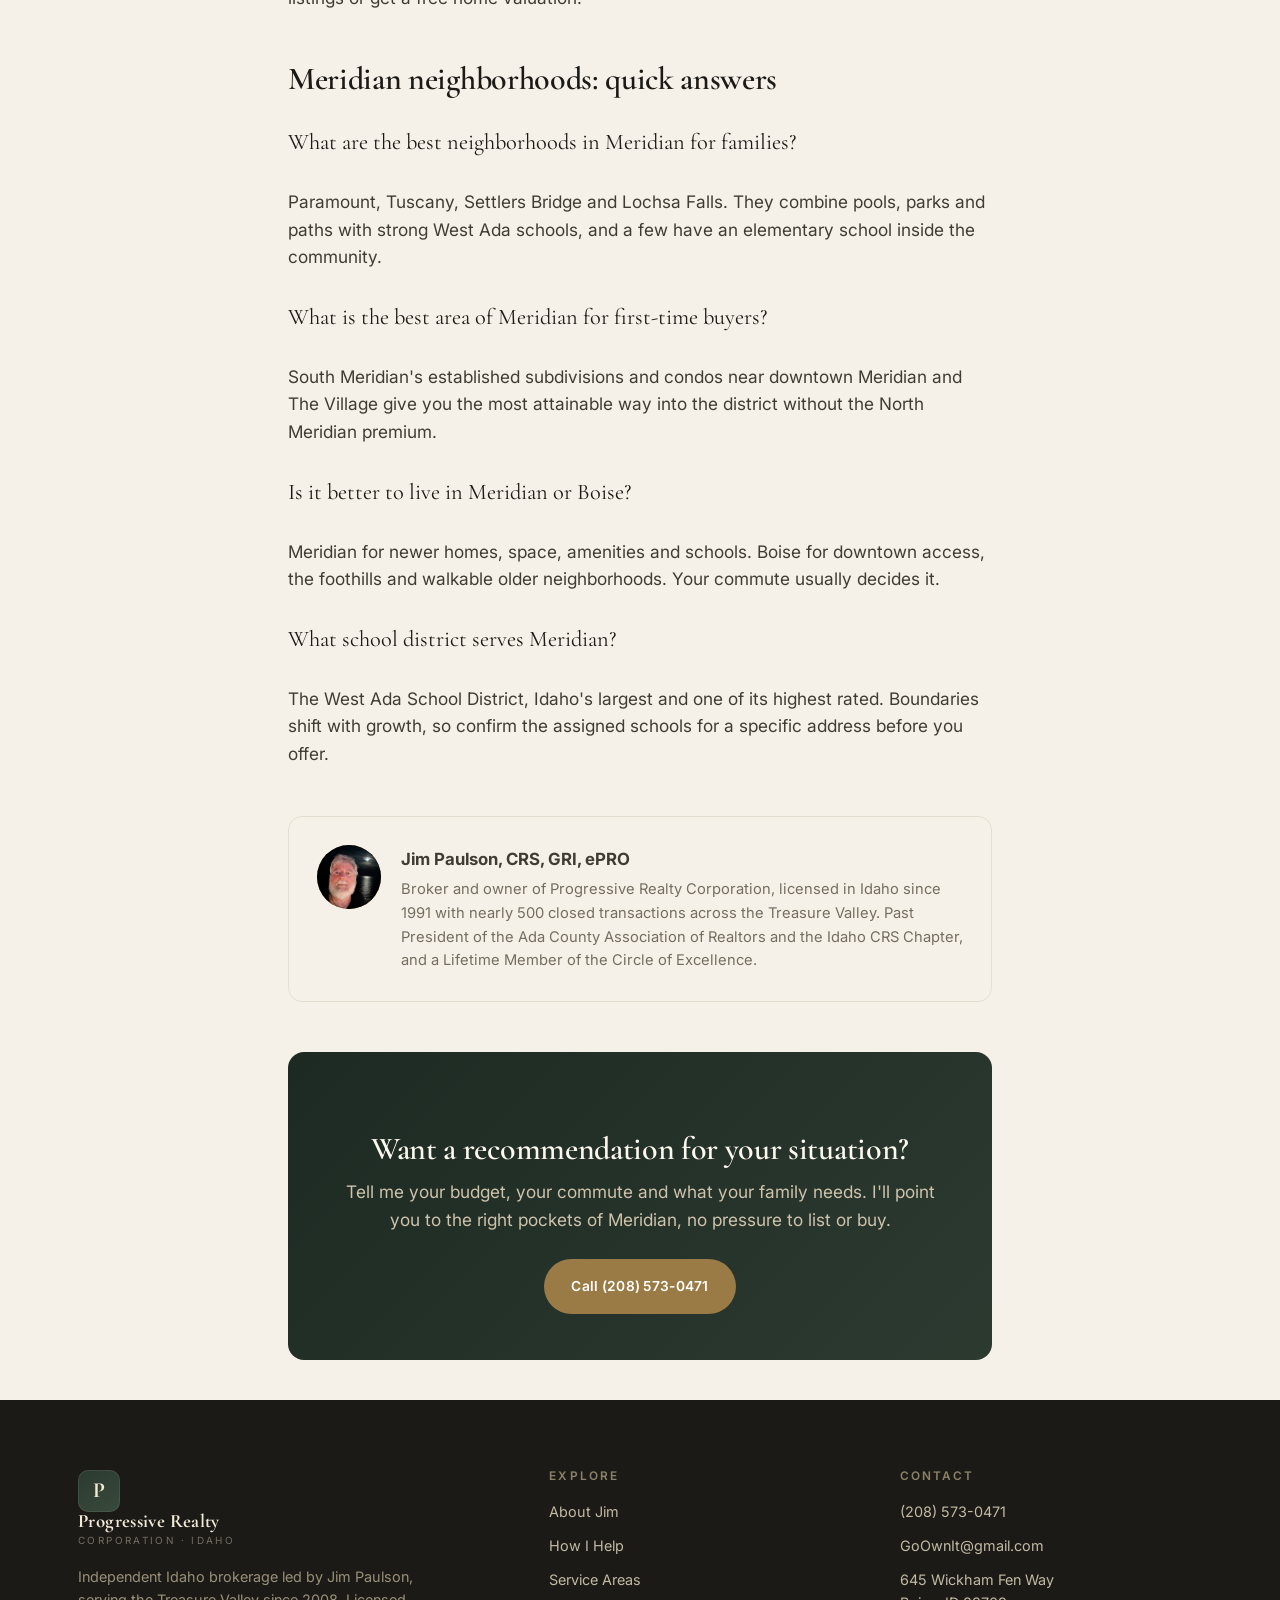
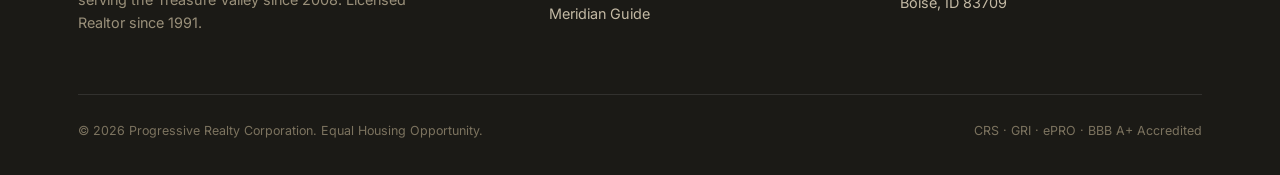
==== commit e28d1e99: "SEO/GEO: WebSite SearchAction, breadcrumbs, geo, speakable, key-takeaways block, local FAQ + FAQPage" ====
--- a/meridian-neighborhoods.html
+++ b/meridian-neighborhoods.html
@@ -11,10 +11,11 @@
 <meta property="og:title" content="Best Neighborhoods in Meridian, Idaho (2026): A Local Broker's Guide">
 <meta property="og:description" content="Where to live in Meridian, Idaho, ranked by a broker with 30+ years in the Treasure Valley. Families, first-time buyers, luxury and new construction.">
 <meta property="og:url" content="https://www.progressive-realty.info/meridian-neighborhoods.html">
+<meta property="og:image" content="https://www.progressive-realty.info/meridian-hero.jpg">
 <link rel="preconnect" href="https://fonts.googleapis.com">
 <link rel="preconnect" href="https://fonts.gstatic.com" crossorigin>
 <link href="https://fonts.googleapis.com/css2?family=Cormorant+Garamond:ital,wght@0,500;0,600;0,700;1,500;1,600&family=Inter:wght@400;500;600;700&display=swap" rel="stylesheet">
-<link rel="stylesheet" href="styles.css">
+<link rel="stylesheet" href="styles.css?v=5">
 <link rel="icon" href="data:image/svg+xml,<svg xmlns='http://www.w3.org/2000/svg' viewBox='0 0 100 100'><rect width='100' height='100' rx='20' fill='%232c3a30'/><text x='50' y='70' font-size='62' text-anchor='middle' fill='%23e9d9b4' font-family='Georgia,serif' font-weight='700'>P</text></svg>">
 <script type="application/ld+json">
 {
@@ -27,7 +28,11 @@
   "datePublished":"2026-06-25",
   "dateModified":"2026-06-25",
   "mainEntityOfPage":"https://www.progressive-realty.info/meridian-neighborhoods.html",
-  "about":["Meridian Idaho real estate","Meridian neighborhoods","Treasure Valley homes"]
+  "about":["Meridian Idaho real estate","Meridian neighborhoods","Treasure Valley homes","West Ada School District"],
+"image":{"@type":"ImageObject","url":"https://www.progressive-realty.info/meridian-hero.jpg","width":1280,"height":720},
+"articleSection":"Buyer Guides","inLanguage":"en-US","keywords":"best neighborhoods in Meridian Idaho, moving to Meridian Idaho, Meridian vs Boise, West Ada schools, new construction Meridian",
+"isPartOf":{"@type":"WebSite","name":"Progressive Realty Corporation","url":"https://www.progressive-realty.info/"},
+"speakable":{"@type":"SpeakableSpecification","cssSelector":[".answer-box",".takeaways"]}
 }
 </script>
 <script type="application/ld+json">
@@ -43,6 +48,13 @@
     {"@type":"Question","name":"What school district serves Meridian, Idaho?","acceptedAnswer":{"@type":"Answer","text":"Meridian is served by the West Ada School District, the largest district in Idaho and consistently among its highest rated. Boundaries shift as the area grows, so confirm the assigned schools for any specific address before you write an offer."}}
   ]
 }
+</script>
+<script type="application/ld+json">
+{"@context":"https://schema.org","@type":"BreadcrumbList","itemListElement":[
+{"@type":"ListItem","position":1,"name":"Home","item":"https://www.progressive-realty.info/"},
+{"@type":"ListItem","position":2,"name":"Service Areas","item":"https://www.progressive-realty.info/#areas"},
+{"@type":"ListItem","position":3,"name":"Best Neighborhoods in Meridian, Idaho"}
+]}
 </script>
 </head>
 <body>
@@ -90,6 +102,17 @@
   <article class="article-body">
     <p class="dek">After more than 30 years selling homes across the Treasure Valley, I get one question more than any other from people eyeing Meridian: "Which neighborhood is right for us?" Here's how I answer it, the same way I would on a first call.</p>
 
+    <div class="takeaways">
+      <b>The quick version</b>
+      <ul>
+        <li><strong>Is Meridian worth it?</strong> Yes. It's one of the fastest-growing U.S. cities, with the top-ranked West Ada schools and newer homes about 15 minutes from Boise.</li>
+        <li><strong>Best for families:</strong> Paramount, Tuscany, Settlers Bridge and Lochsa Falls.</li>
+        <li><strong>Best value for first-time buyers:</strong> south Meridian and downtown near The Village.</li>
+        <li><strong>Luxury &amp; golf:</strong> Spurwing, The Oaks North and Bridgetower.</li>
+        <li><strong>New construction:</strong> clusters north of McMillan.</li>
+      </ul>
+    </div>
+
     <h2>Is Meridian, Idaho a good place to live?</h2>
     <div class="answer-box"><b>Short answer: yes.</b> Meridian is one of the fastest-growing cities in the United States, and the appeal is easy to see. You get safe streets, the top-ranked West Ada School District, newer homes with real amenities, and prices that look like a bargain next to California, Oregon or Washington, all about 15 minutes from downtown Boise.</div>
     <p>What surprises people moving in from out of state is how much house their money buys and how planned it all feels. Most of Meridian was built in the last 25 years, so you find pools, clubhouses, parks and miles of walking paths inside the neighborhoods themselves. The trade-off is that "Meridian" is not one place. The right pocket for a young family with three kids is not the right pocket for a downsizing couple or a first-time buyer watching every dollar.</p>
@@ -149,7 +172,7 @@
     <p>Honestly, your commute settles most of these conversations in five minutes. Tell me where you work and what your mornings need to look like, and the answer gets obvious fast.</p>
 
     <h2>What your money buys in Meridian right now</h2>
-    <p>As of 2026, the newer master-planned communities north of McMillan, including Paramount, Bridgetower, Spurwing and The Oaks North, typically run from the $500,000s into seven figures at the top. South Meridian and the established subdivisions give you more attainable entry points in the same district. These bands move with the market, so treat them as a starting frame and call me for today's real numbers on any street you're considering.</p>
+    <p>As of 2026, the newer master-planned communities north of McMillan, including Paramount, Bridgetower, Spurwing and The Oaks North, typically run from the $500,000s into seven figures at the top. South Meridian and the established subdivisions give you more attainable entry points in the same district. These bands move with the market, so treat them as a starting frame and call me for today's real numbers on any street you're considering. You can also <a href="https://www.progressive-realty.info/selectArea.cfm" target="_blank" rel="noopener">search current Meridian listings</a> or <a href="index.html#valuation">get a free home valuation</a>.</p>
 
     <h2 id="faq">Meridian neighborhoods: quick answers</h2>
     <p class="faq-q">What are the best neighborhoods in Meridian for families?</p>
--- a/styles.css
+++ b/styles.css
@@ -211,7 +211,7 @@
 .hero{position:relative;min-height:88vh;display:flex;align-items:center;background:#1f2a23;color:#f3ead8;overflow:hidden}
 .hero-bg{position:absolute;inset:0;background-size:cover;background-position:center;transform:scale(1.03)}
 .hero-scrim{position:absolute;inset:0;background:linear-gradient(105deg,rgba(18,26,21,.9) 0%,rgba(18,26,21,.72) 42%,rgba(18,26,21,.35) 100%)}
-.hero .wrap.hero-content{position:relative;z-index:2;padding-top:120px;padding-bottom:90px}
+.hero .wrap.hero-content{position:relative;z-index:2;width:100%;min-width:0;padding-top:120px;padding-bottom:90px}
 .hero h1{max-width:16ch}
 .search-card{margin-top:34px;background:rgba(255,255,255,.97);border-radius:16px;padding:18px;box-shadow:var(--shadow);max-width:760px}
 .search-row{display:grid;grid-template-columns:1.2fr 1.2fr .8fr auto;gap:12px;align-items:end}
@@ -257,6 +257,8 @@
 .area-grid{display:grid;grid-template-columns:repeat(3,1fr);gap:16px}
 .area{position:relative;border-radius:14px;min-height:140px;background:rgba(255,255,255,.06);border:1px solid rgba(255,255,255,.14);color:#f1e6cd;padding:24px;display:flex;flex-direction:column;justify-content:flex-end;backdrop-filter:blur(4px);transition:.2s}
 .area:hover{transform:translateY(-4px);background:rgba(255,255,255,.11);border-color:rgba(230,207,156,.4)}
+.area:nth-child(2n),.area:nth-child(3n){background:rgba(255,255,255,.06)}
+.area:nth-child(2n):hover,.area:nth-child(3n):hover{background:rgba(255,255,255,.11)}
 .area b{font-family:"Cormorant Garamond",serif;font-size:1.85rem;line-height:1}
 .area span{font-size:.82rem;color:#cabd9d;margin-top:6px}
 
@@ -328,6 +330,7 @@
   .nav-phone{display:none}
 }
 @media(max-width:600px){
+  .nav-cta .btn{display:none}
   .hero{min-height:auto}
   .hero .wrap.hero-content{padding-top:104px;padding-bottom:64px}
   .search-row{grid-template-columns:1fr 1fr}
@@ -337,3 +340,17 @@
   .calc-amount{font-size:3rem}
   .member{flex-direction:column;text-align:center}
 }
+
+/* GEO/SEO additions */
+.takeaways{background:var(--cream);border:1px solid var(--line);border-left:3px solid var(--bronze);border-radius:0 12px 12px 0;padding:22px 26px;margin:0 0 36px}
+.takeaways b{display:block;font-family:"Inter",sans-serif;font-size:.74rem;letter-spacing:.16em;text-transform:uppercase;color:var(--bronze-deep);margin-bottom:12px}
+.takeaways ul{margin:0;padding:0;list-style:none}
+.takeaways li{position:relative;padding-left:24px;margin-bottom:10px;font-size:1rem;color:var(--ink-soft)}
+.takeaways li::before{content:"";position:absolute;left:2px;top:9px;width:8px;height:8px;border-radius:50%;background:radial-gradient(circle at 35% 35%,#c6a25f,var(--bronze-deep))}
+.takeaways li:last-child{margin-bottom:0}
+.homefaq{background:var(--cream-2)}
+.faq-list{display:grid;grid-template-columns:1fr 1fr;gap:18px}
+.faq-item{background:var(--paper);border:1px solid var(--line);border-radius:14px;padding:26px 28px}
+.faq-item b{font-family:"Cormorant Garamond",serif;font-size:1.35rem;display:block;margin-bottom:8px}
+.faq-item p{margin:0;font-size:.95rem;color:var(--muted)}
+@media(max-width:760px){.faq-list{grid-template-columns:1fr}}
